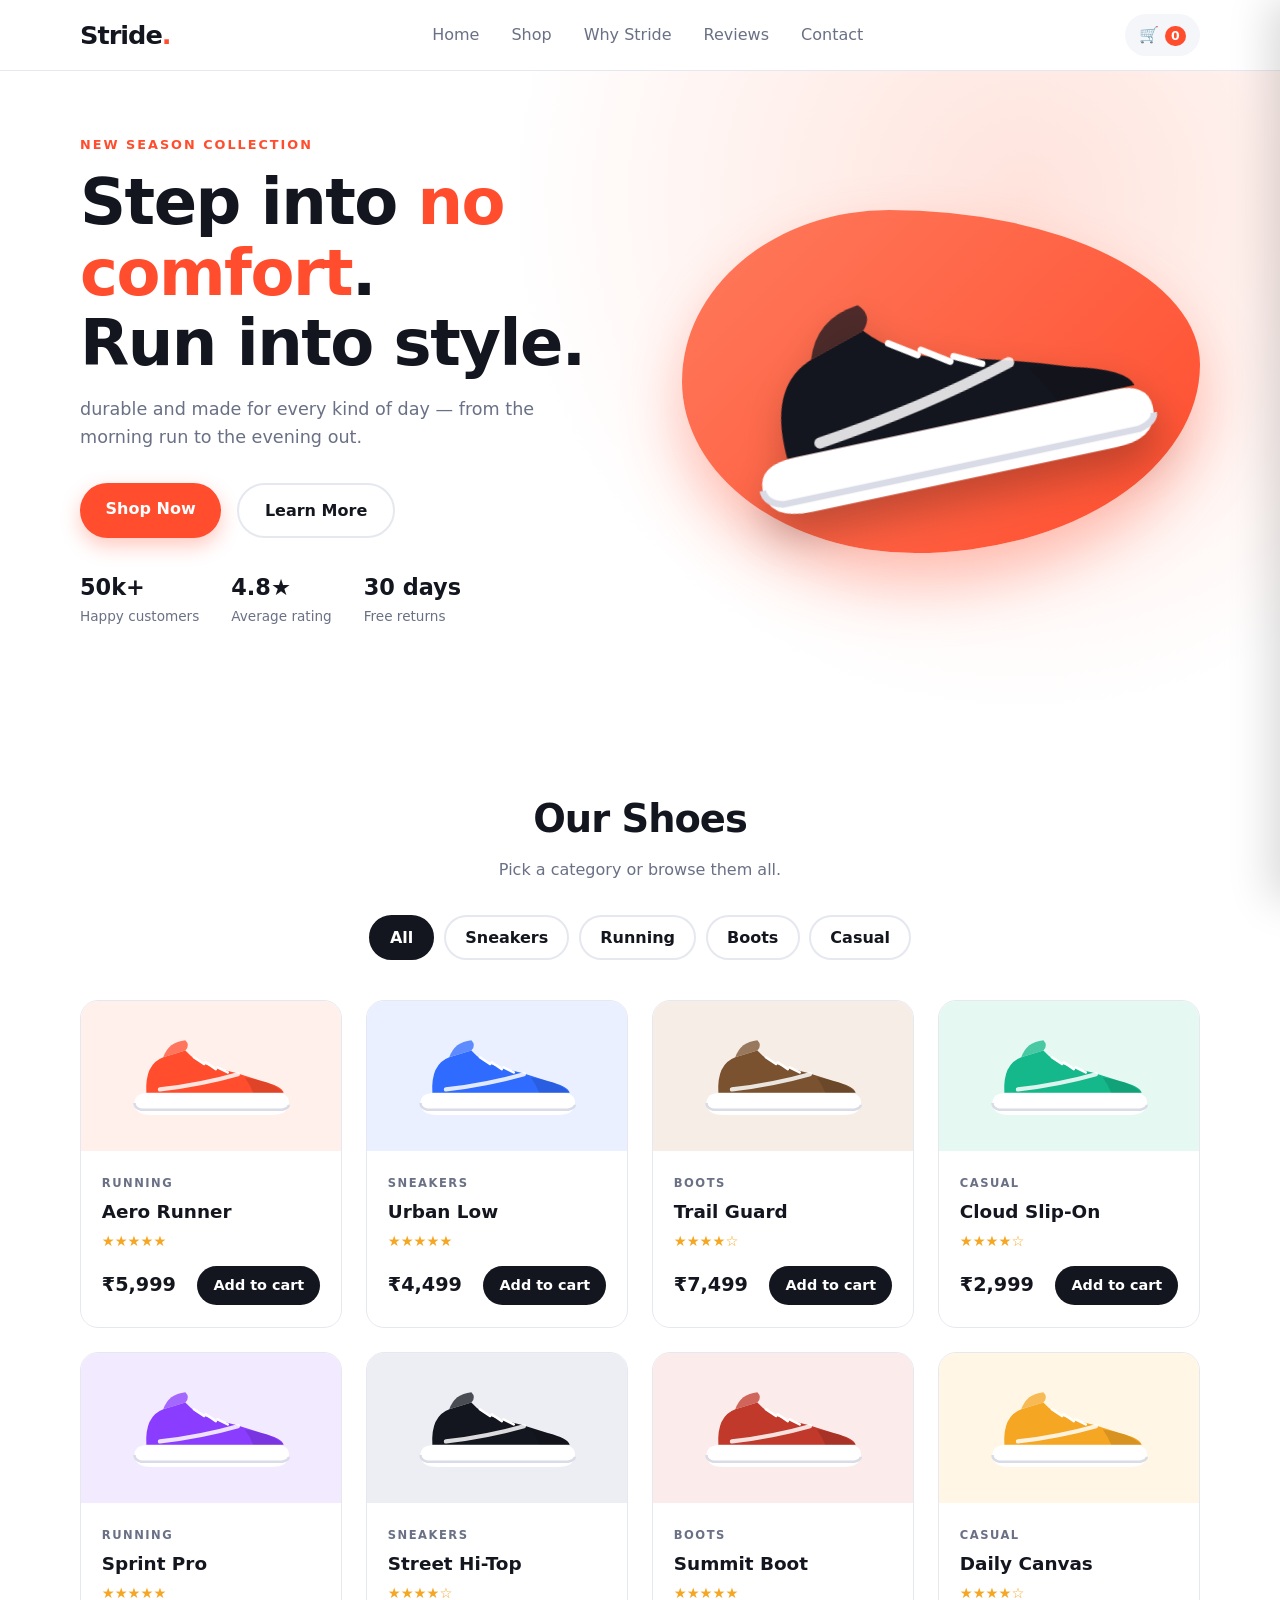
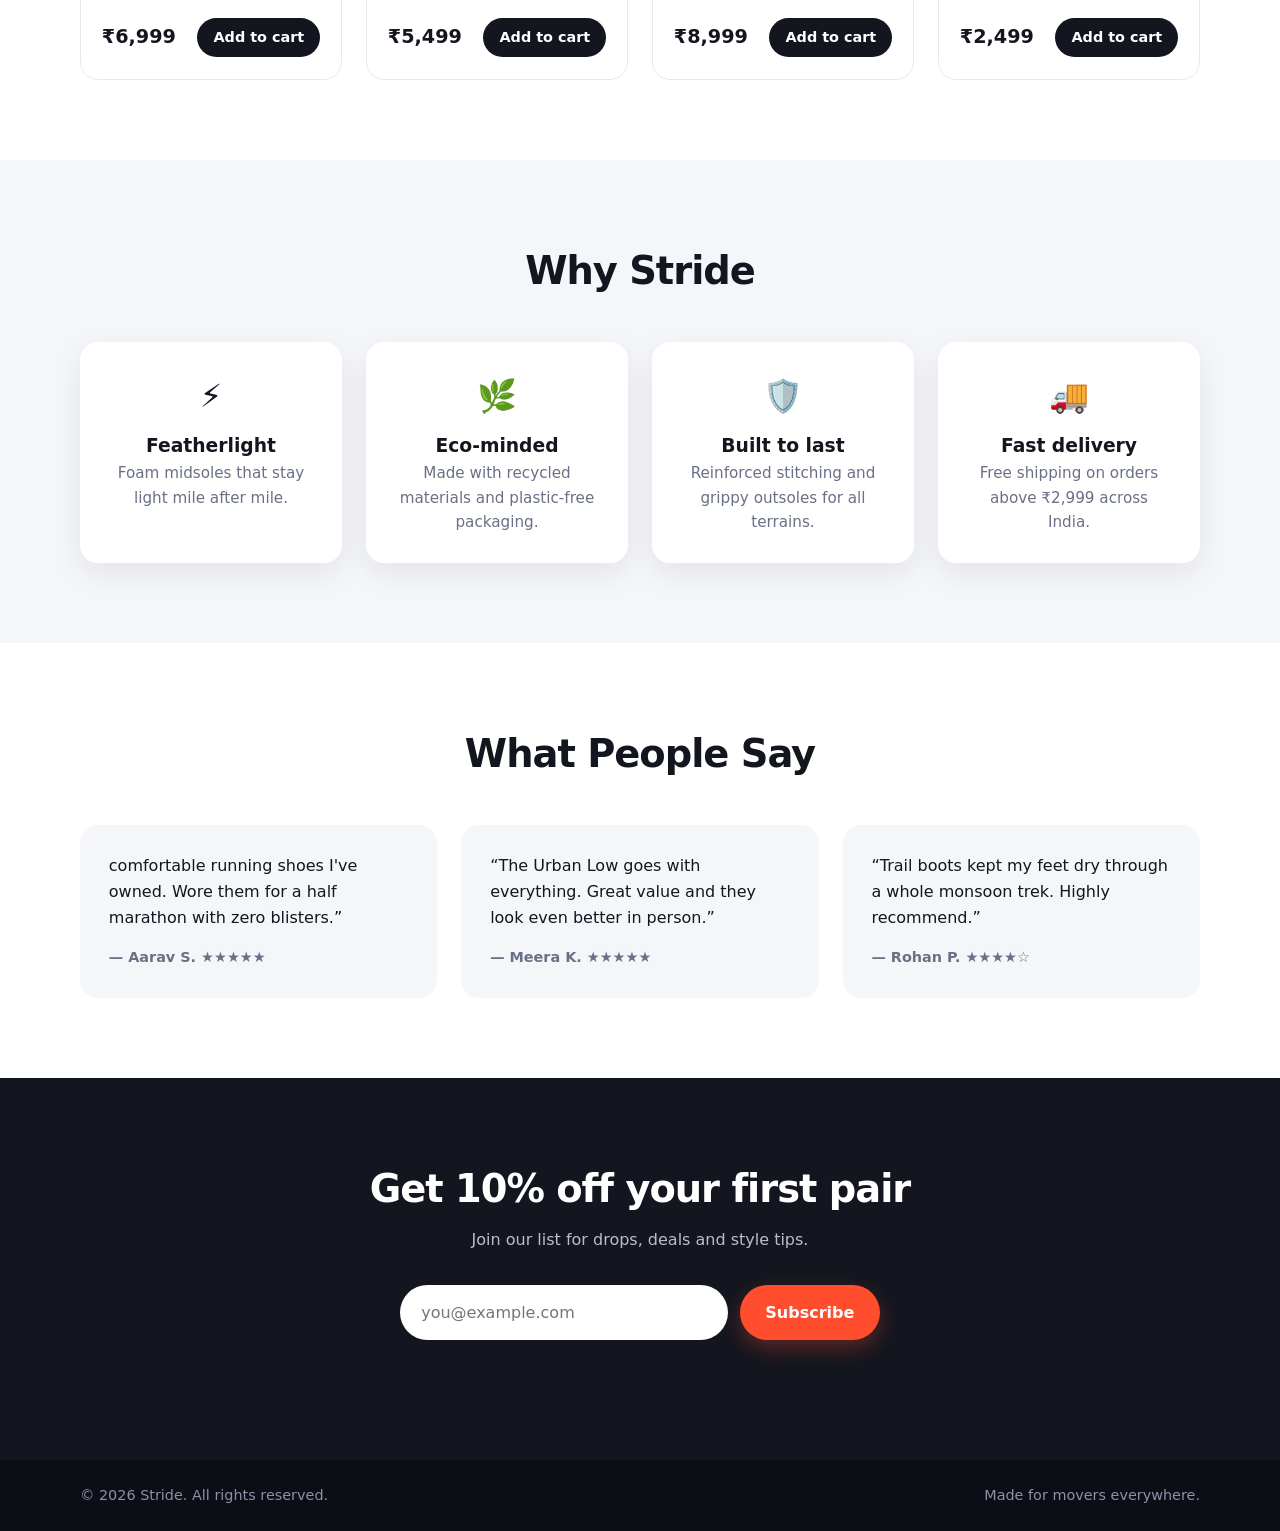
==== index.html @ e555cdac "Merge pull request #3 from ashishrautela181-cmd/feature/footer 41" ====
<!DOCTYPE html>
<html lang="en">
<head>
  <meta charset="UTF-8" />
  <meta name="viewport" content="width=device-width, initial-scale=1.0" />
  <title>Stride — Shoes Built to Move</title>
  <meta name="description" content="Stride is a one-page shoe store: sneakers, runners, boots and casuals." />
  <link rel="stylesheet" href="style.css" />
</head>
<body>

  <!-- Header -->
  <header class="site-header">
    <div class="container nav">
      <a href="#home" class="logo">Stride<span>.</span></a>

      <nav id="nav-menu" class="nav-links" aria-label="Main">
        <a href="login.html" >Home</a>
        <a href="#shop">Shop</a>
        <a href="#features">Why Stride</a>
        <a href="#reviews">Reviews</a>
        <a href="#contact">Contact</a>
      </nav>

      <div class="nav-actions">
        <button id="cart-btn" class="cart-btn" aria-label="Open cart">
          🛒 <span id="cart-count" class="cart-count">0</span>
        </button>
        <button id="menu-toggle" class="menu-toggle" aria-label="Toggle menu" aria-expanded="false">☰</button>
      </div>
    </div>
  </header>

  <main>
    <!-- Hero -->
    <section id="home" class="hero">
      <div class="container hero-grid">
        <div class="hero-text">
          <p class="eyebrow">New Season Collection</p>
          <h1>Step into <em>no comfort</em>.<br />Run into style.</h1>
          <p class="lead">durable and made for every kind of day — from the morning run to the evening out.</p>
          <div class="hero-cta">
            <a href="#shop" class="btn btn-primary">Shop Now</a>
            <a href="#features" class="btn btn-ghost">Learn More</a>
          </div>
          <ul class="stats">
            <li><strong>50k+</strong><span>Happy customers</span></li>
            <li><strong>4.8★</strong><span>Average rating</span></li>
            <li><strong>30 days</strong><span>Free returns</span></li>
          </ul>
        </div>
        <div class="hero-visual" id="hero-shoe" aria-hidden="true"></div>
      </div>
    </section>

    <!-- Shop -->
    <section id="shop" class="section">
      <div class="container">
        <h2 class="section-title">Our Shoes</h2>
        <p class="section-sub">Pick a category or browse them all.</p>

        <div class="filters" role="group" aria-label="Filter shoes">
          <button class="filter active" data-filter="all">All</button>
          <button class="filter" data-filter="sneakers">Sneakers</button>
          <button class="filter" data-filter="running">Running</button>
          <button class="filter" data-filter="boots">Boots</button>
          <button class="filter" data-filter="casual">Casual</button>
        </div>

        <div id="product-grid" class="product-grid"></div>
      </div>
    </section>

    <!-- Features -->
    <section id="features" class="section section-alt">
      <div class="container">
        <h2 class="section-title">Why Stride</h2>
        <div class="features">
          <article class="feature">
            <div class="icon">⚡</div>
            <h3>Featherlight</h3>
            <p>Foam midsoles that stay light mile after mile.</p>
          </article>
          <article class="feature">
            <div class="icon">🌿</div>
            <h3>Eco-minded</h3>
            <p>Made with recycled materials and plastic-free packaging.</p>
          </article>
          <article class="feature">
            <div class="icon">🛡️</div>
            <h3>Built to last</h3>
            <p>Reinforced stitching and grippy outsoles for all terrains.</p>
          </article>
          <article class="feature">
            <div class="icon">🚚</div>
            <h3>Fast delivery</h3>
            <p>Free shipping on orders above ₹2,999 across India.</p>
          </article>
        </div>
      </div>
    </section>

    <!-- Reviews -->
    <section id="reviews" class="section">
      <div class="container">
        <h2 class="section-title">What People Say</h2>
        <div class="reviews">
          <blockquote class="review">
            <p> comfortable running shoes I've owned. Wore them for a half marathon with zero blisters.”</p>
            <footer>— Aarav S. ★★★★★</footer>
          </blockquote>
          <blockquote class="review">
            <p>“The Urban Low goes with everything. Great value and they look even better in person.”</p>
            <footer>— Meera K. ★★★★★</footer>
          </blockquote>
          <blockquote class="review">
            <p>“Trail boots kept my feet dry through a whole monsoon trek. Highly recommend.”</p>
            <footer>— Rohan P. ★★★★☆</footer>
          </blockquote>
        </div>
      </div>
    </section>

    <!-- Newsletter / Contact -->
    <section id="contact" class="section newsletter">
      <div class="container">
        <h2 class="section-title">Get 10% off your first pair</h2>
        <p class="section-sub">Join our list for drops, deals and style tips.</p>
        <form id="newsletter-form" class="newsletter-form" novalidate>
          <label for="email" class="sr-only">Email address</label>
          <input type="email" id="email" placeholder="you@example.com" required />
          <button type="submit" class="btn btn-primary">Subscribe</button>
        </form>
        <p id="form-msg" class="form-msg" role="status"></p>
      </div>
    </section>
  </main>

  <footer class="site-footer">
    <div class="container footer-inner">
      <span>© <span id="year"></span> Stride. All rights reserved.</span>
      <span>Made for movers everywhere.</span>
    </div>
  </footer>

  <!-- Cart drawer -->
  <div id="overlay" class="overlay"></div>
  <aside id="cart-drawer" class="cart-drawer" aria-label="Shopping cart" aria-hidden="true">
    <div class="cart-head">
      <h3>Your Cart</h3>
      <button id="cart-close" class="icon-btn" aria-label="Close cart">✕</button>
    </div>
    <ul id="cart-items" class="cart-items"></ul>
    <div class="cart-foot">
      <div class="cart-total"><span>Total</span><strong id="cart-total">₹0</strong></div>
      <button id="checkout-btn" class="btn btn-primary btn-block">Checkout</button>
      <button id="clear-btn" class="btn btn-ghost btn-block">Clear cart</button>
    </div>
  </aside>

  <div id="toast" class="toast" role="status"></div>

  <script src="script.js"></script>
</body>
</html>
---- style.css ----
/* ---------- Base ---------- */
:root {
  --bg: #ffffff;
  --bg-alt: #f5f6fa;
  --text: #14161f;
  --muted: #6a7085;
  --brand: #ff4d2e;
  --brand-dark: #e03a1d;
  --card: #ffffff;
  --border: #e6e8f0;
  --shadow: 0 10px 30px rgba(20, 22, 31, 0.08);
  --radius: 18px;
}

* { box-sizing: border-box; margin: 0; padding: 0; }
html { scroll-behavior: smooth; }
body {
  font-family: "Segoe UI", system-ui, -apple-system, Roboto, Arial, sans-serif;
  color: var(--text);
  background: var(--bg);
  line-height: 1.6;
}
img, svg { max-width: 100%; display: block; }
a { color: inherit; text-decoration: none; }
button { font: inherit; cursor: pointer; border: none; background: none; color: inherit; }
ul { list-style: none; }

.container { width: min(1120px, 92%); margin-inline: auto; }
.sr-only {
  position: absolute; width: 1px; height: 1px; overflow: hidden;
  clip: rect(0 0 0 0); white-space: nowrap;
}

/* ---------- Buttons ---------- */
.btn {
  display: inline-block;
  padding: 0.8rem 1.6rem;
  border-radius: 999px;
  font-weight: 600;
  transition: transform 0.2s, background 0.2s, box-shadow 0.2s;
}
.btn:hover { transform: translateY(-2px); }
.btn-primary { background: var(--brand); color: #fff; box-shadow: 0 8px 20px rgba(255, 77, 46, 0.3); }
.btn-primary:hover { background: var(--brand-dark); }
.btn-ghost { border: 2px solid var(--border); }
.btn-ghost:hover { border-color: var(--text); }
.btn-block { width: 100%; text-align: center; }

/* ---------- Header ---------- */
.site-header {
  position: sticky; top: 0; z-index: 50;
  background: rgba(255, 255, 255, 0.9);
  backdrop-filter: blur(10px);
  border-bottom: 1px solid var(--border);
}
.nav { display: flex; align-items: center; justify-content: space-between; height: 70px; }
.logo { font-size: 1.6rem; font-weight: 800; letter-spacing: -1px; }
.logo span { color: var(--brand); }
.nav-links { display: flex; gap: 2rem; }
.nav-links a { font-weight: 500; color: var(--muted); transition: color 0.2s; }
.nav-links a:hover, .nav-links a.active { color: var(--text); }
.nav-actions { display: flex; align-items: center; gap: 0.75rem; }
.cart-btn {
  position: relative; padding: 0.5rem 0.9rem; border-radius: 999px;
  background: var(--bg-alt); font-weight: 600;
}
.cart-count {
  display: inline-block; min-width: 20px; padding: 0 6px;
  background: var(--brand); color: #fff; border-radius: 999px;
  font-size: 0.78rem; text-align: center;
}
.cart-count.bump { animation: bump 0.3s; }
@keyframes bump { 50% { transform: scale(1.4); } }
.menu-toggle { display: none; font-size: 1.5rem; }

/* ---------- Hero ---------- */
.hero {
  padding: 4rem 0 5rem;
  background: radial-gradient(circle at 80% 20%, #ffe3dc 0, transparent 45%), var(--bg);
}
.hero-grid { display: grid; grid-template-columns: 1.1fr 1fr; align-items: center; gap: 2rem; }
.eyebrow { color: var(--brand); font-weight: 700; text-transform: uppercase; letter-spacing: 2px; font-size: 0.8rem; }
.hero h1 { font-size: clamp(2.4rem, 5vw, 4rem); line-height: 1.1; margin: 0.75rem 0 1rem; letter-spacing: -1.5px; }
.hero h1 em { font-style: normal; color: var(--brand); }
.lead { color: var(--muted); font-size: 1.1rem; max-width: 480px; }
.hero-cta { display: flex; gap: 1rem; margin: 2rem 0; flex-wrap: wrap; }
.stats { display: flex; gap: 2rem; flex-wrap: wrap; }
.stats li { display: flex; flex-direction: column; }
.stats strong { font-size: 1.4rem; }
.stats span { color: var(--muted); font-size: 0.85rem; }

.hero-visual {
  background: linear-gradient(135deg, #ff7a5c, #ff4d2e);
  border-radius: 40% 60% 55% 45% / 50% 45% 55% 50%;
  padding: 2.5rem;
  animation: float 5s ease-in-out infinite;
  box-shadow: 0 30px 60px rgba(255, 77, 46, 0.35);
}
.hero-visual svg { transform: rotate(-12deg); filter: drop-shadow(0 20px 20px rgba(0, 0, 0, 0.25)); }
@keyframes float { 50% { transform: translateY(-14px); } }

/* ---------- Sections ---------- */
.section { padding: 5rem 0; }
.section-alt { background: var(--bg-alt); }
.section-title { font-size: clamp(1.8rem, 3vw, 2.4rem); text-align: center; letter-spacing: -1px; }
.section-sub { text-align: center; color: var(--muted); margin: 0.5rem 0 2rem; }

/* ---------- Filters ---------- */
.filters { display: flex; justify-content: center; gap: 0.6rem; flex-wrap: wrap; margin-bottom: 2.5rem; }
.filter {
  padding: 0.5rem 1.2rem; border-radius: 999px;
  border: 2px solid var(--border); font-weight: 600; transition: all 0.2s;
}
.filter:hover { border-color: var(--text); }
.filter.active { background: var(--text); color: #fff; border-color: var(--text); }

/* ---------- Products ---------- */
.product-grid { display: grid; grid-template-columns: repeat(auto-fill, minmax(250px, 1fr)); gap: 1.5rem; }
.card {
  background: var(--card); border: 1px solid var(--border);
  border-radius: var(--radius); overflow: hidden;
  transition: transform 0.25s, box-shadow 0.25s;
  animation: fadeUp 0.45s both;
}
.card:hover { transform: translateY(-6px); box-shadow: var(--shadow); }
@keyframes fadeUp { from { opacity: 0; transform: translateY(16px); } to { opacity: 1; transform: none; } }
.card-img { padding: 1.5rem; display: grid; place-items: center; transition: transform 0.3s; }
.card:hover .card-img svg { transform: rotate(-8deg) scale(1.06); }
.card-img svg { transition: transform 0.3s; width: 80%; }
.card-body { padding: 1.1rem 1.3rem 1.4rem; }
.tag { font-size: 0.72rem; text-transform: uppercase; letter-spacing: 1.5px; color: var(--muted); font-weight: 700; }
.card-body h3 { margin: 0.2rem 0; font-size: 1.15rem; }
.rating { color: #f5a623; font-size: 0.9rem; }
.card-foot { display: flex; align-items: center; justify-content: space-between; margin-top: 0.8rem; }
.price { font-size: 1.2rem; font-weight: 800; }
.add-btn {
  background: var(--text); color: #fff; padding: 0.5rem 1rem;
  border-radius: 999px; font-size: 0.9rem; font-weight: 600; transition: background 0.2s;
}
.add-btn:hover { background: var(--brand); }

/* ---------- Features ---------- */
.features { display: grid; grid-template-columns: repeat(auto-fit, minmax(220px, 1fr)); gap: 1.5rem; margin-top: 2.5rem; }
.feature { background: #fff; padding: 1.8rem; border-radius: var(--radius); box-shadow: var(--shadow); text-align: center; }
.feature .icon { font-size: 2rem; margin-bottom: 0.6rem; }
.feature p { color: var(--muted); font-size: 0.95rem; }

/* ---------- Reviews ---------- */
.reviews { display: grid; grid-template-columns: repeat(auto-fit, minmax(260px, 1fr)); gap: 1.5rem; margin-top: 2.5rem; }
.review { background: var(--bg-alt); padding: 1.8rem; border-radius: var(--radius); }
.review p { margin-bottom: 1rem; }
.review footer { color: var(--muted); font-weight: 600; font-size: 0.9rem; }

/* ---------- Newsletter ---------- */
.newsletter { background: var(--text); color: #fff; }
.newsletter .section-sub { color: #b9bdd0; }
.newsletter-form { display: flex; gap: 0.75rem; max-width: 480px; margin: 0 auto; }
.newsletter-form input {
  flex: 1; padding: 0.8rem 1.2rem; border-radius: 999px;
  border: 2px solid transparent; font: inherit; outline: none;
}
.newsletter-form input:focus { border-color: var(--brand); }
.form-msg { text-align: center; margin-top: 1rem; min-height: 1.5em; font-weight: 600; }
.form-msg.error { color: #ff8a75; }
.form-msg.success { color: #7be0a0; }

/* ---------- Footer ---------- */
.site-footer { padding: 1.5rem 0; background: #0c0e15; color: #8c91a8; font-size: 0.9rem; }
.footer-inner { display: flex; justify-content: space-between; flex-wrap: wrap; gap: 0.5rem; }

/* ---------- Cart drawer ---------- */
.overlay {
  position: fixed; inset: 0; background: rgba(0, 0, 0, 0.45);
  opacity: 0; pointer-events: none; transition: opacity 0.3s; z-index: 90;
}
.overlay.show { opacity: 1; pointer-events: auto; }
.cart-drawer {
  position: fixed; top: 0; right: 0; height: 100%; width: min(400px, 100%);
  background: #fff; z-index: 100; display: flex; flex-direction: column;
  transform: translateX(100%); transition: transform 0.35s ease;
  box-shadow: -10px 0 40px rgba(0, 0, 0, 0.15);
}
.cart-drawer.open { transform: none; }
.cart-head { display: flex; justify-content: space-between; align-items: center; padding: 1.2rem 1.4rem; border-bottom: 1px solid var(--border); }
.icon-btn { font-size: 1.2rem; padding: 0.3rem 0.6rem; border-radius: 8px; }
.icon-btn:hover { background: var(--bg-alt); }
.cart-items { flex: 1; overflow-y: auto; padding: 1rem 1.4rem; }
.cart-empty { color: var(--muted); text-align: center; margin-top: 2rem; }
.cart-item { display: grid; grid-template-columns: 64px 1fr auto; gap: 0.8rem; align-items: center; padding: 0.8rem 0; border-bottom: 1px solid var(--border); }
.cart-thumb { width: 64px; height: 64px; border-radius: 12px; display: grid; place-items: center; }
.cart-thumb svg { width: 85%; }
.cart-item h4 { font-size: 0.95rem; }
.cart-item .price { font-size: 0.95rem; }
.qty { display: inline-flex; align-items: center; gap: 0.5rem; margin-top: 0.3rem; }
.qty button { width: 24px; height: 24px; border-radius: 50%; background: var(--bg-alt); font-weight: 700; }
.qty button:hover { background: var(--brand); color: #fff; }
.remove { color: var(--muted); font-size: 1.1rem; }
.remove:hover { color: var(--brand); }
.cart-foot { padding: 1.2rem 1.4rem; border-top: 1px solid var(--border); display: grid; gap: 0.7rem; }
.cart-total { display: flex; justify-content: space-between; font-size: 1.15rem; }

/* ---------- Toast ---------- */
.toast {
  position: fixed; left: 50%; bottom: 24px; transform: translate(-50%, 30px);
  background: var(--text); color: #fff; padding: 0.7rem 1.4rem; border-radius: 999px;
  opacity: 0; pointer-events: none; transition: all 0.3s; z-index: 120; font-weight: 600;
}
.toast.show { opacity: 1; transform: translate(-50%, 0); }

/* ---------- Responsive ---------- */
@media (max-width: 820px) {
  .hero-grid { grid-template-columns: 1fr; text-align: center; }
  .lead { margin-inline: auto; }
  .hero-cta, .stats { justify-content: center; }
  .hero-visual { max-width: 360px; margin: 1rem auto 0; }

  .menu-toggle { display: block; }
  .nav-links {
    position: absolute; top: 70px; left: 0; right: 0;
    background: #fff; flex-direction: column; gap: 0; padding: 0.5rem 4%;
    border-bottom: 1px solid var(--border);
    max-height: 0; overflow: hidden; transition: max-height 0.3s;
  }
  .nav-links.open { max-height: 320px; }
  .nav-links a { padding: 0.9rem 0; border-bottom: 1px solid var(--border); }
  .newsletter-form { flex-direction: column; }
}

@media (prefers-reduced-motion: reduce) {
  * { animation: none !important; transition: none !important; }
}
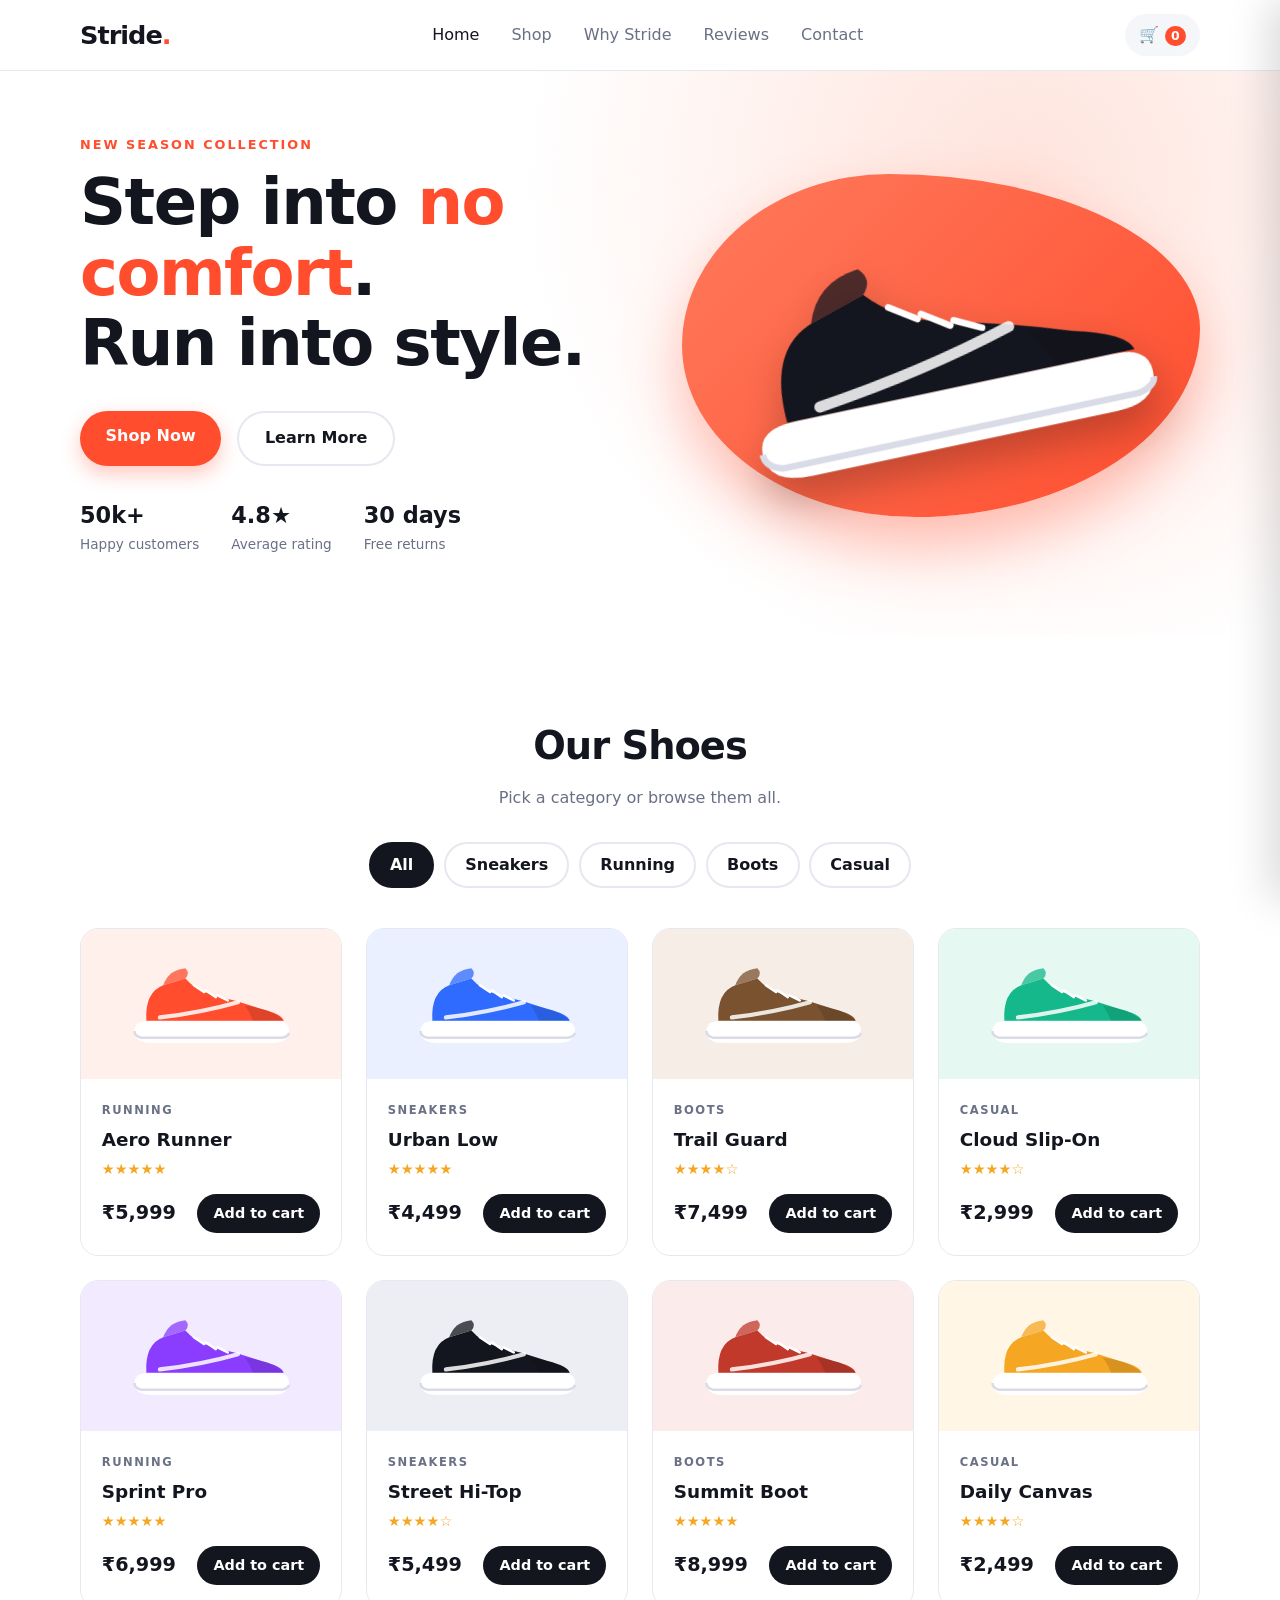
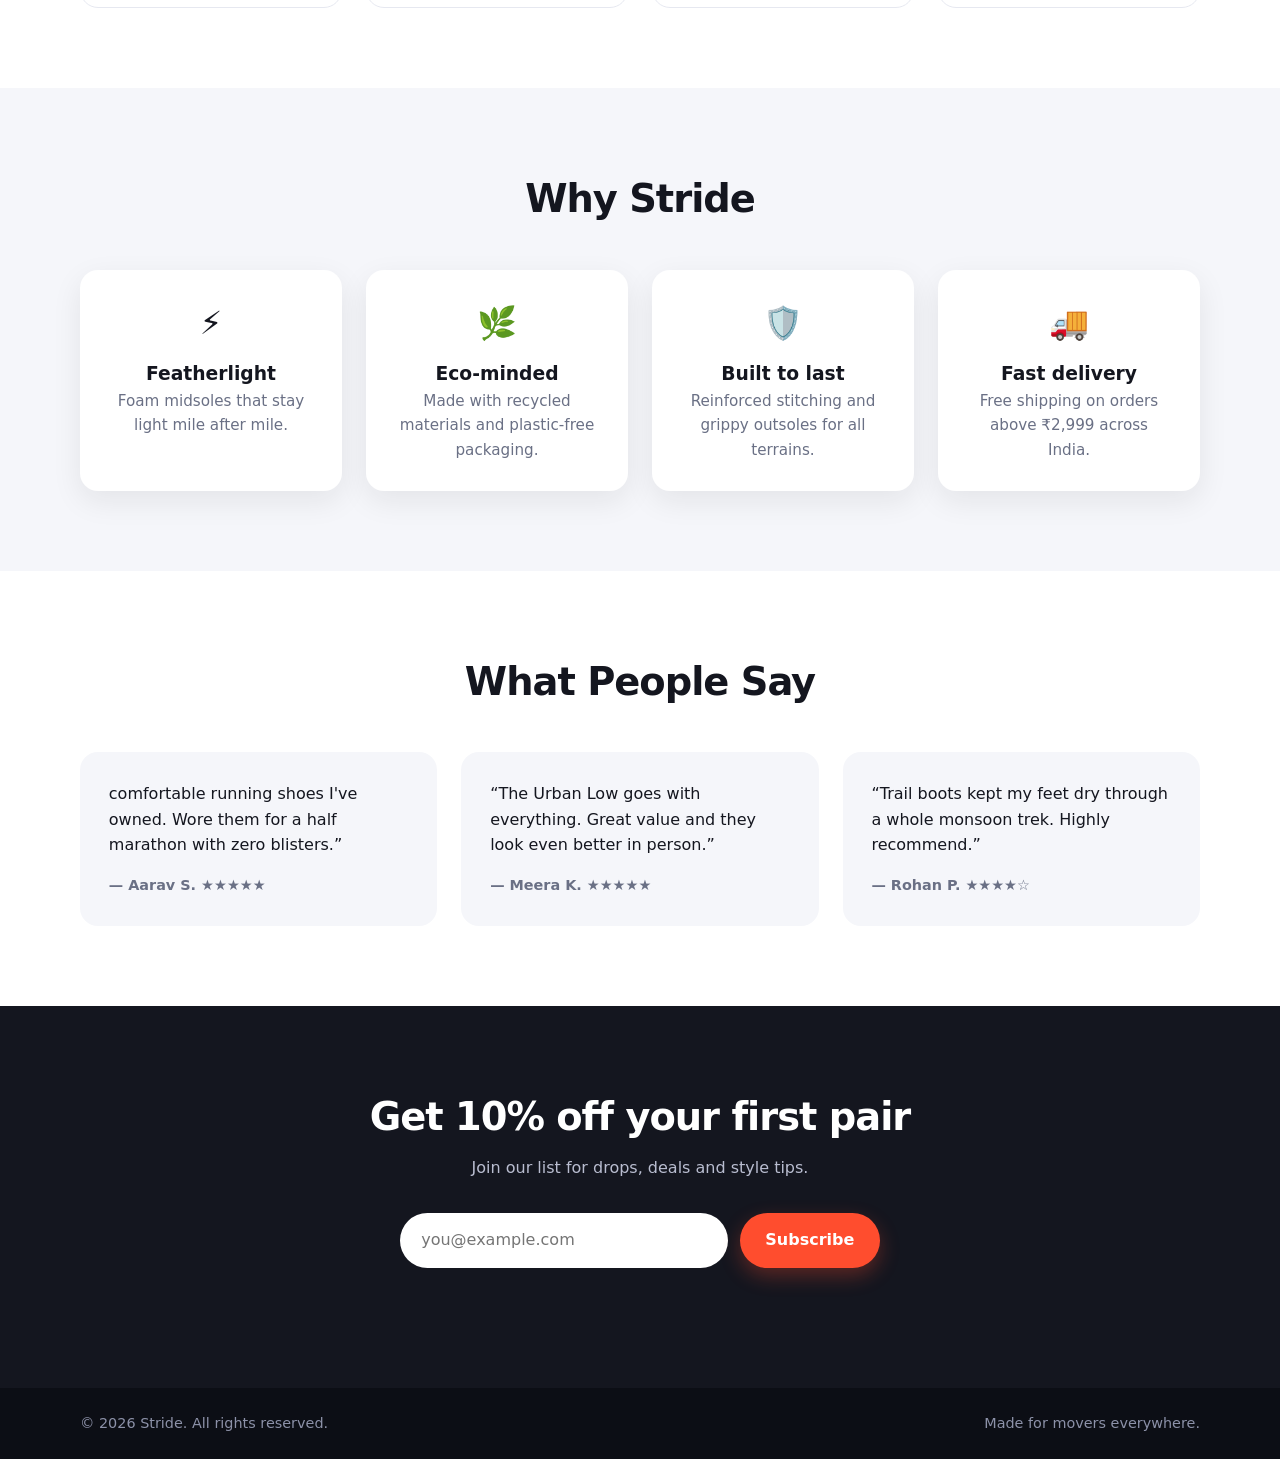
==== commit c6223290: "41 remove" ====
--- a/index.html
+++ b/index.html
@@ -15,7 +15,7 @@
       <a href="#home" class="logo">Stride<span>.</span></a>
 
       <nav id="nav-menu" class="nav-links" aria-label="Main">
-        <a href="login.html" >Home</a>
+        <a href="#home">Home</a>
         <a href="#shop">Shop</a>
         <a href="#features">Why Stride</a>
         <a href="#reviews">Reviews</a>
@@ -38,7 +38,7 @@
         <div class="hero-text">
           <p class="eyebrow">New Season Collection</p>
           <h1>Step into <em>no comfort</em>.<br />Run into style.</h1>
-          <p class="lead">durable and made for every kind of day — from the morning run to the evening out.</p>
+          <p class="lead"></p>
           <div class="hero-cta">
             <a href="#shop" class="btn btn-primary">Shop Now</a>
             <a href="#features" class="btn btn-ghost">Learn More</a>
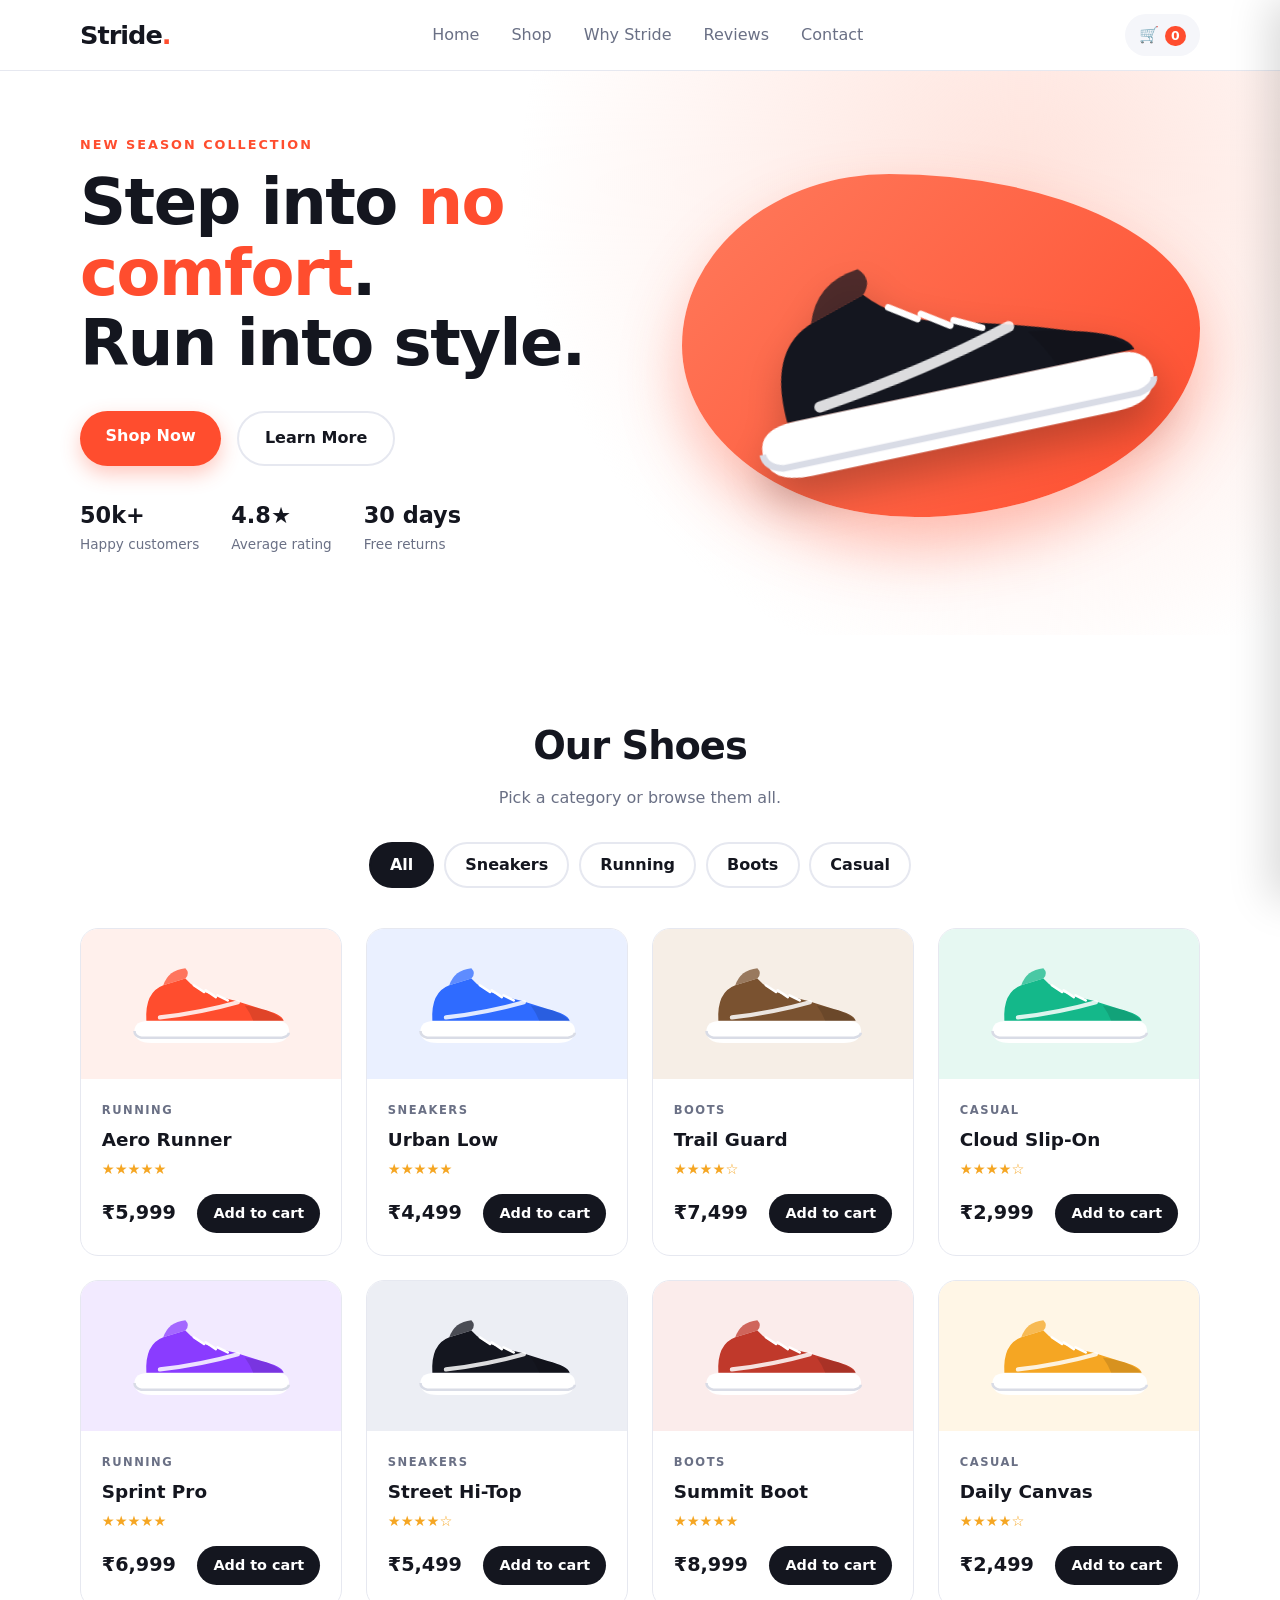
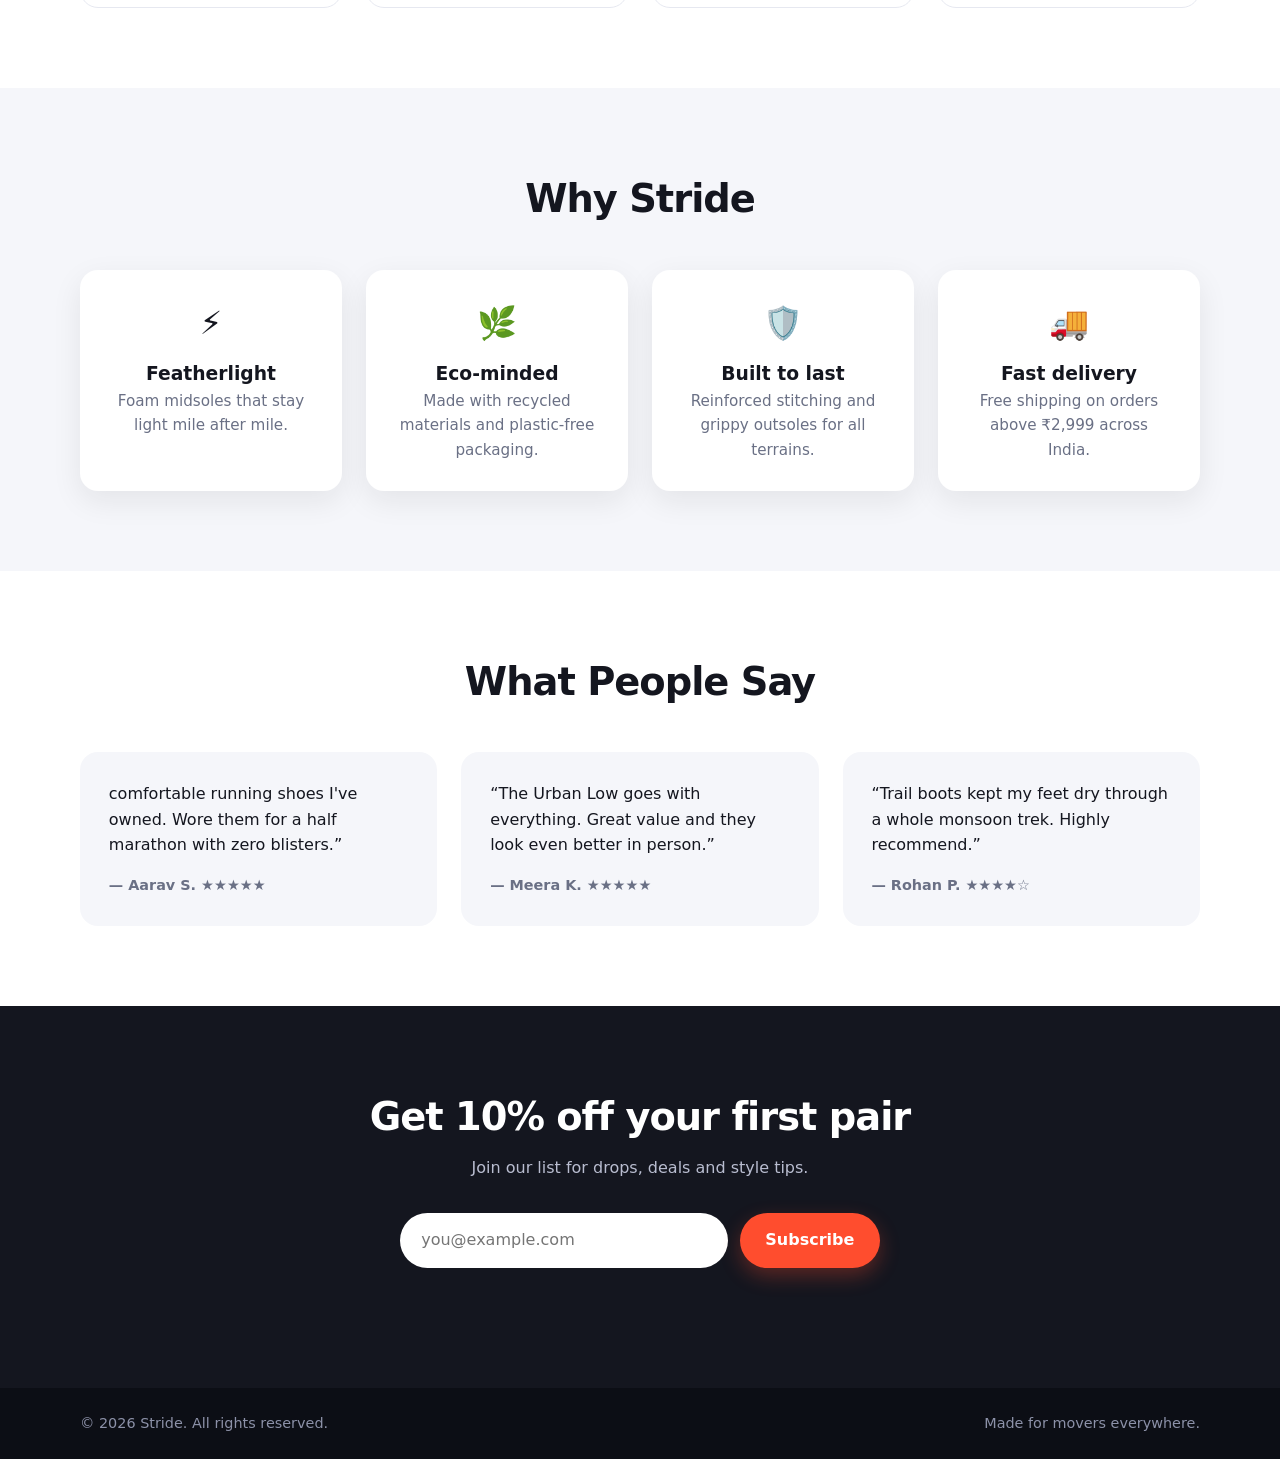
==== commit c7546abd: "41 removed" ====
--- a/index.html
+++ b/index.html
@@ -15,7 +15,7 @@
       <a href="#home" class="logo">Stride<span>.</span></a>
 
       <nav id="nav-menu" class="nav-links" aria-label="Main">
-        <a href="#home">Home</a>
+        <a href="login.html" >Home</a>
         <a href="#shop">Shop</a>
         <a href="#features">Why Stride</a>
         <a href="#reviews">Reviews</a>
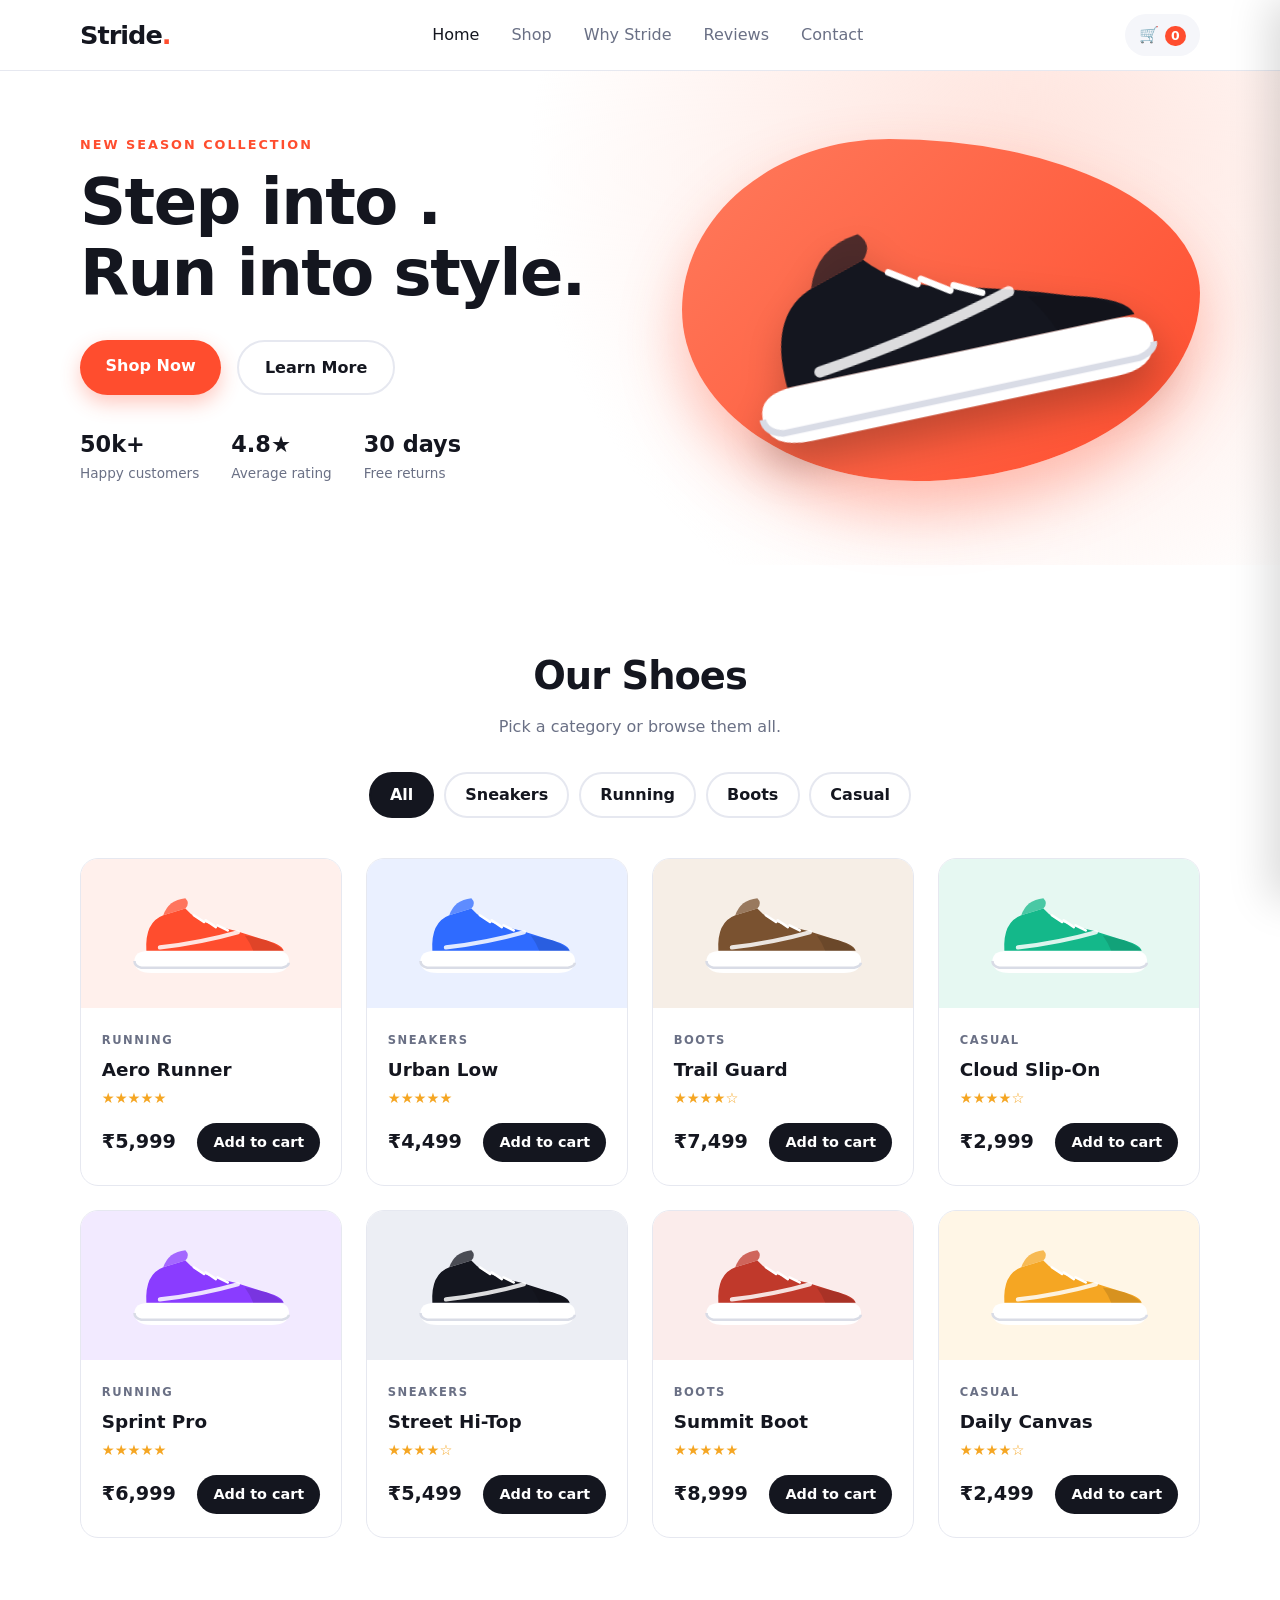
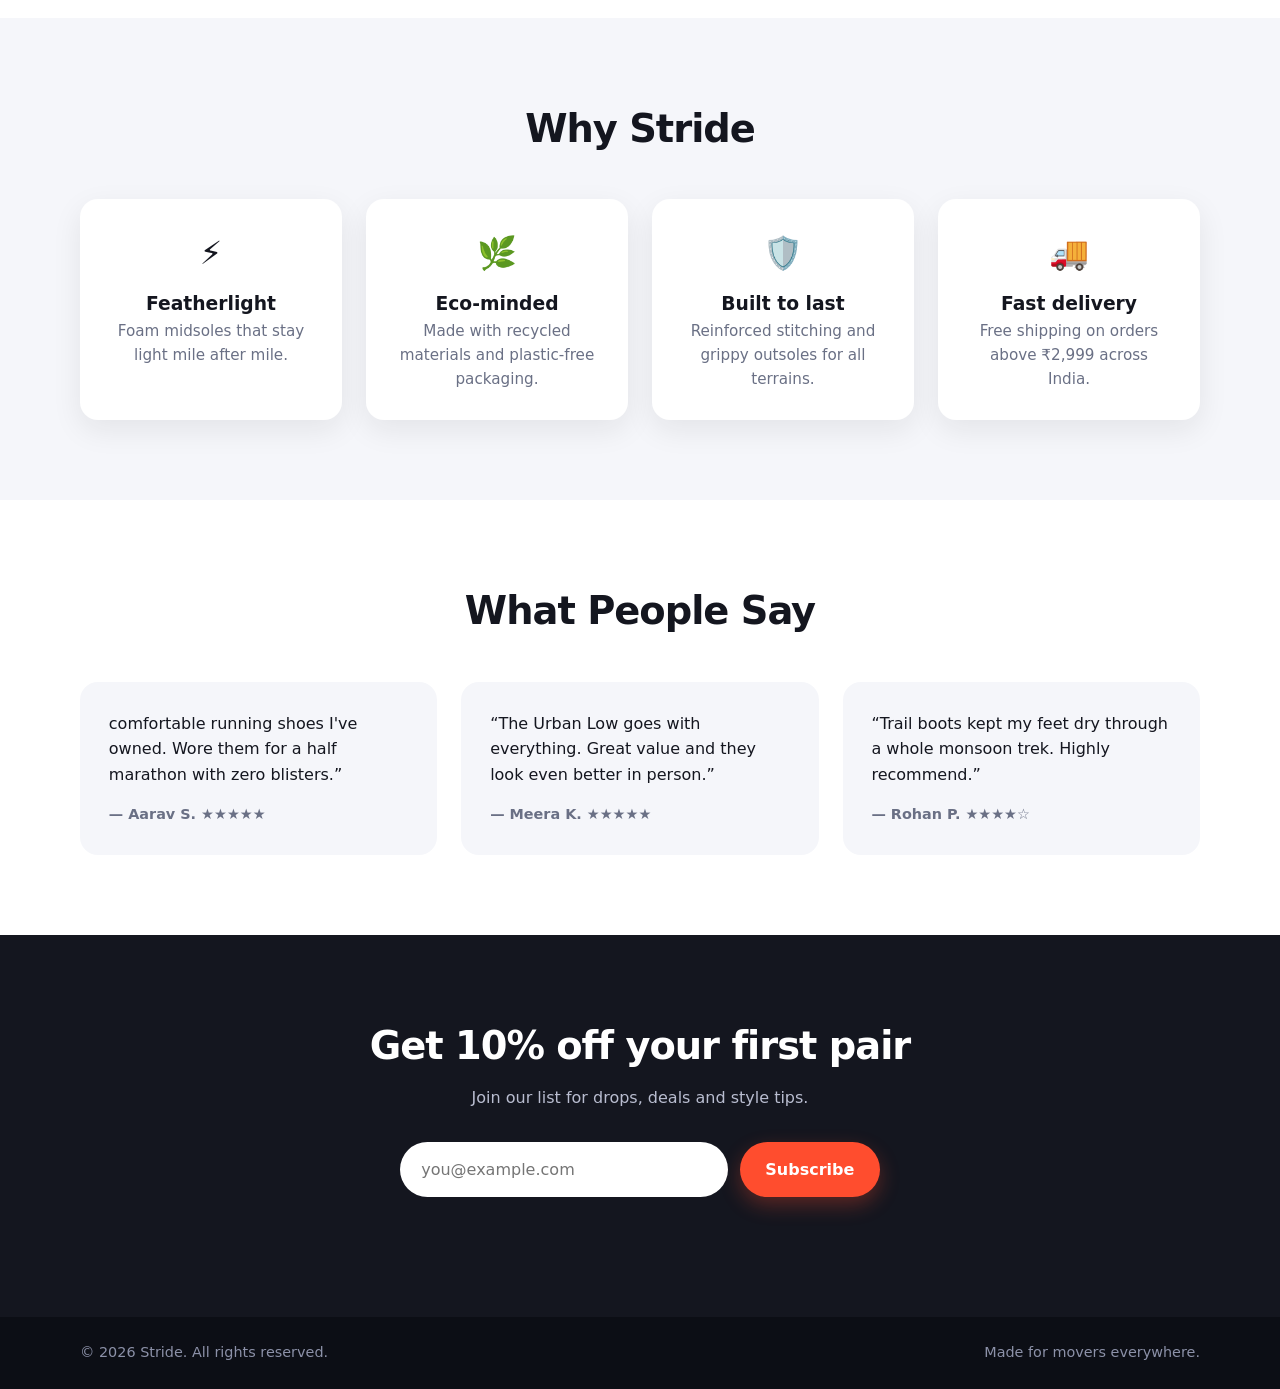
==== commit 9bf7f912: "remove 40" ====
--- a/index.html
+++ b/index.html
@@ -15,7 +15,7 @@
       <a href="#home" class="logo">Stride<span>.</span></a>
 
       <nav id="nav-menu" class="nav-links" aria-label="Main">
-        <a href="login.html" >Home</a>
+        <a href="#home">Home</a>
         <a href="#shop">Shop</a>
         <a href="#features">Why Stride</a>
         <a href="#reviews">Reviews</a>
@@ -37,7 +37,7 @@
       <div class="container hero-grid">
         <div class="hero-text">
           <p class="eyebrow">New Season Collection</p>
-          <h1>Step into <em>no comfort</em>.<br />Run into style.</h1>
+          <h1>Step into <em></em>.<br />Run into style.</h1>
           <p class="lead"></p>
           <div class="hero-cta">
             <a href="#shop" class="btn btn-primary">Shop Now</a>
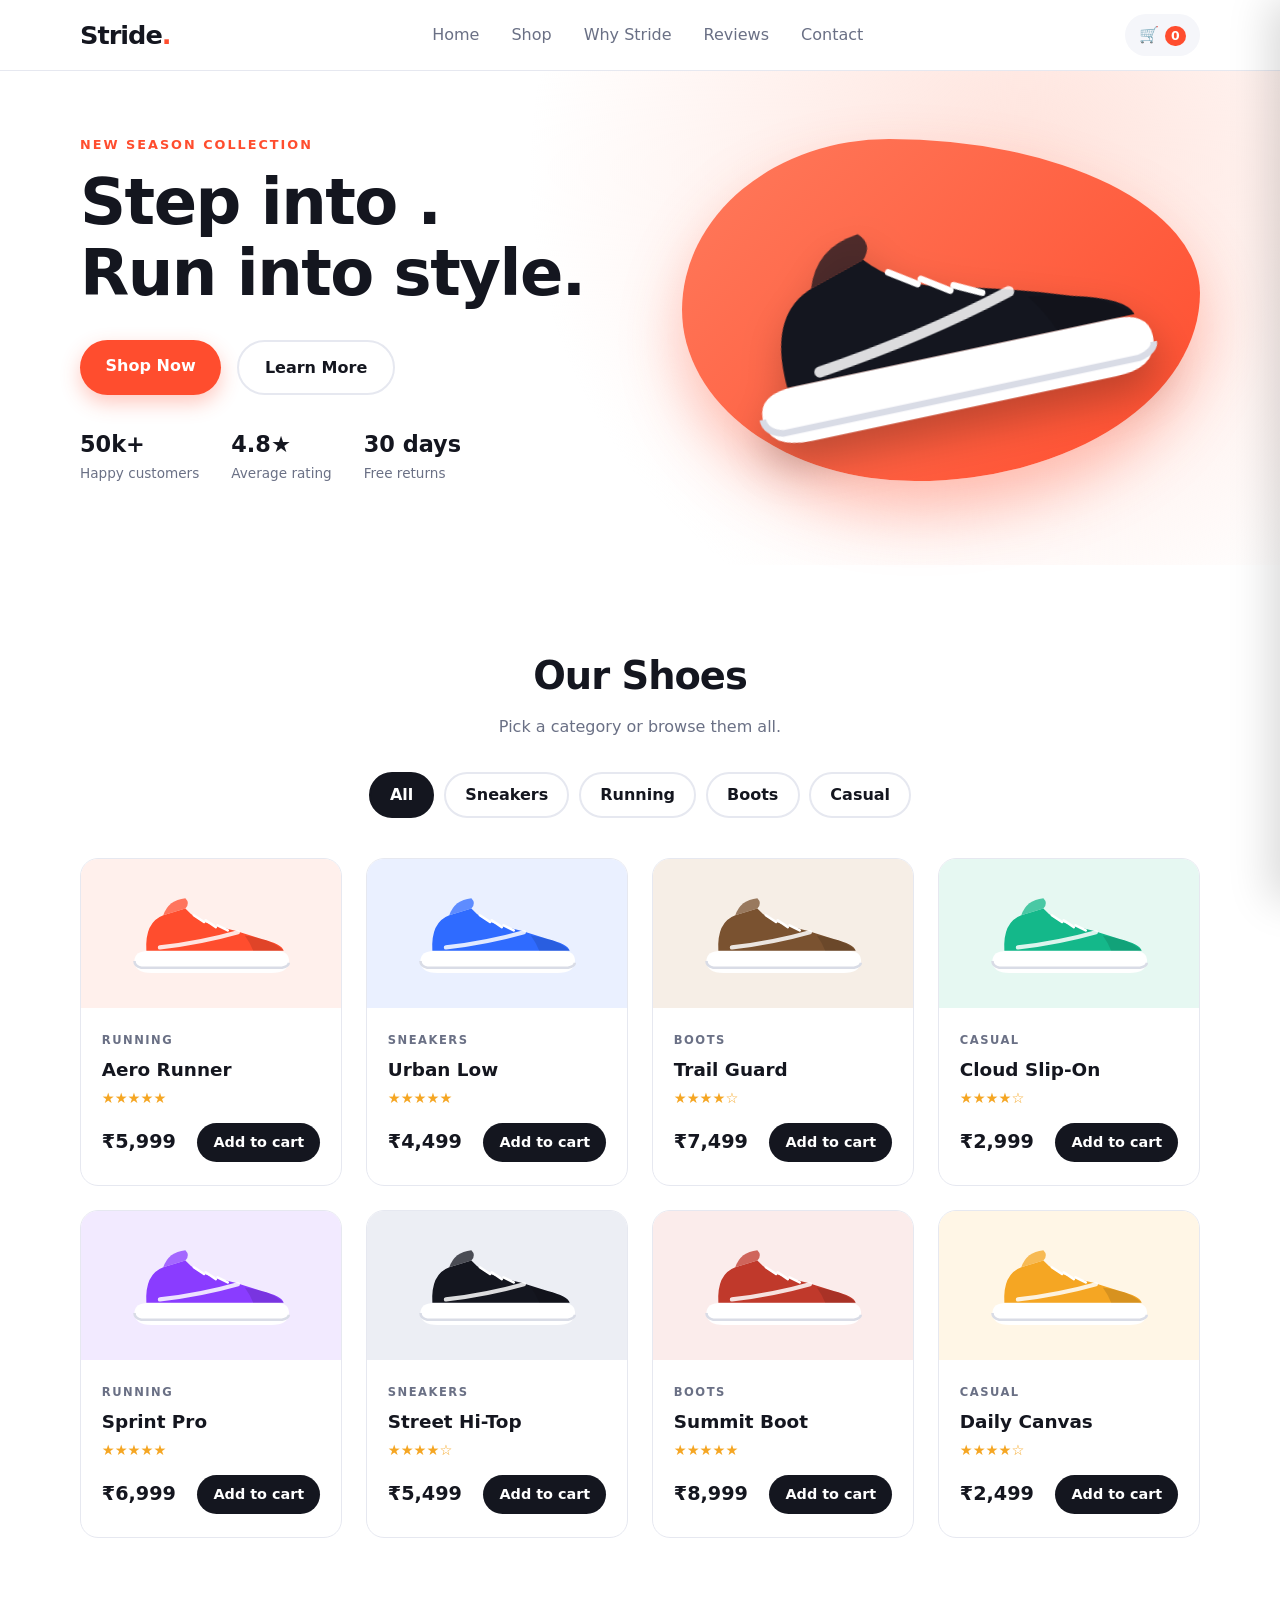
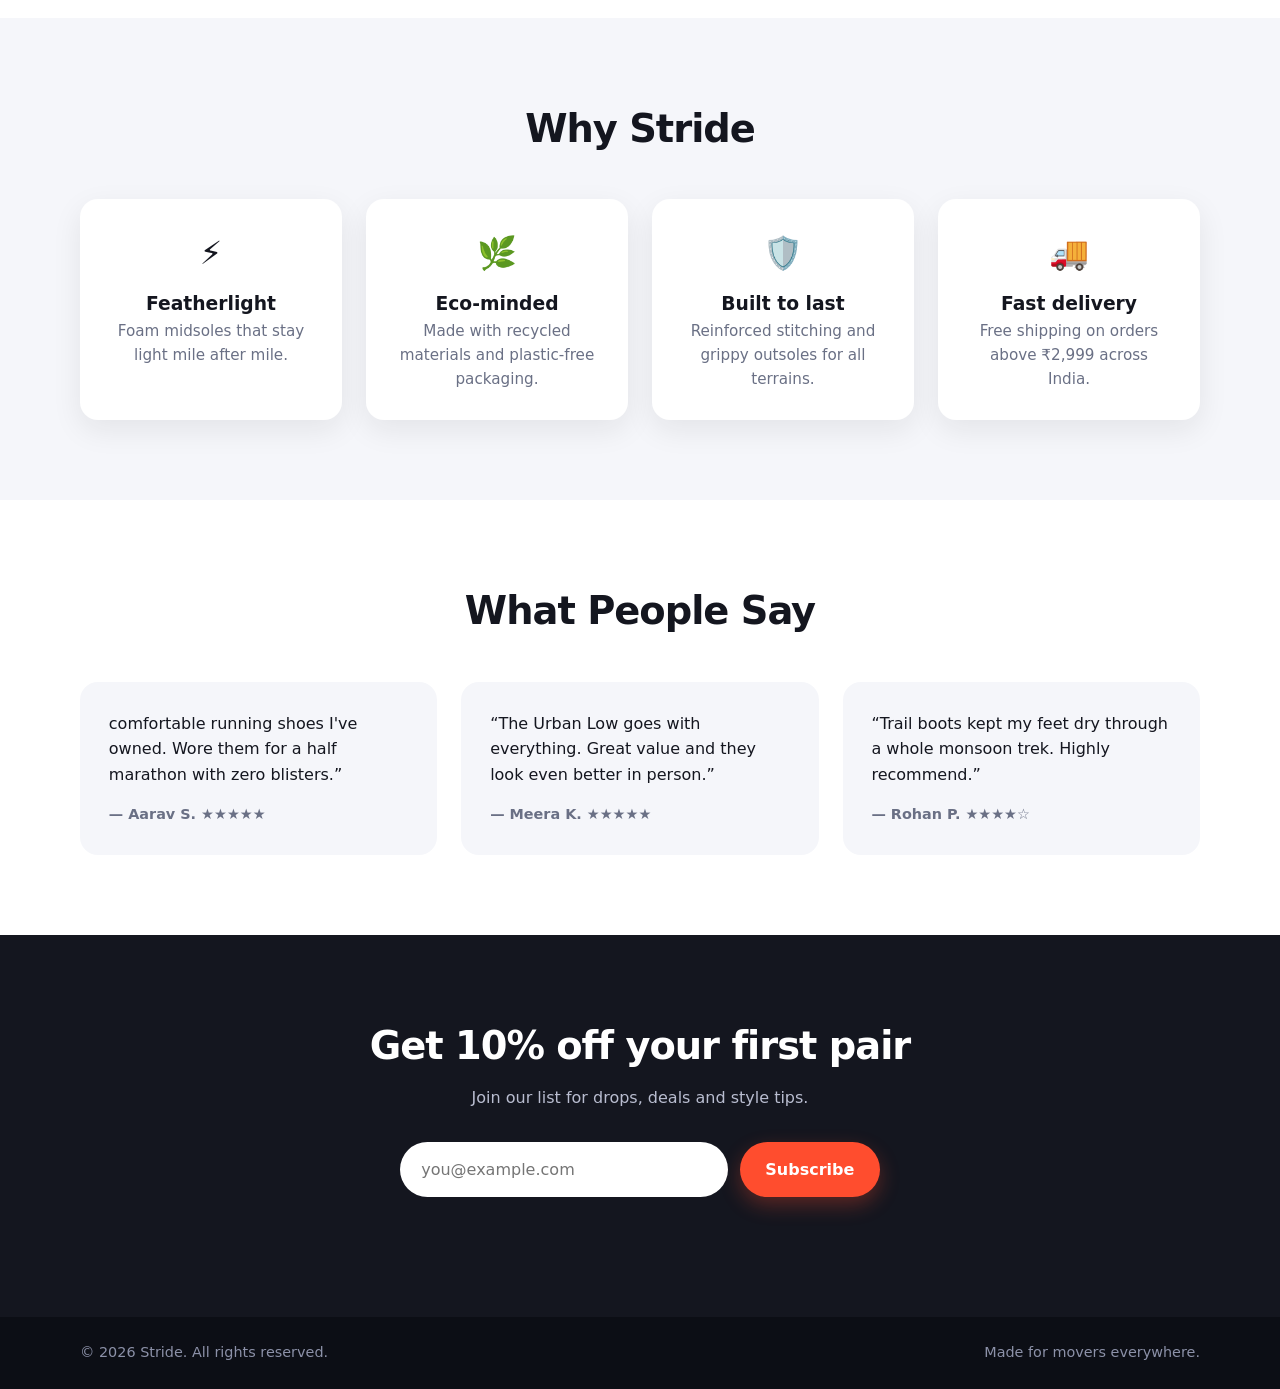
==== commit b8a56d28: "remove 40" ====
--- a/index.html
+++ b/index.html
@@ -15,7 +15,7 @@
       <a href="#home" class="logo">Stride<span>.</span></a>
 
       <nav id="nav-menu" class="nav-links" aria-label="Main">
-        <a href="#home">Home</a>
+        <a href="login.html" >Home</a>
         <a href="#shop">Shop</a>
         <a href="#features">Why Stride</a>
         <a href="#reviews">Reviews</a>
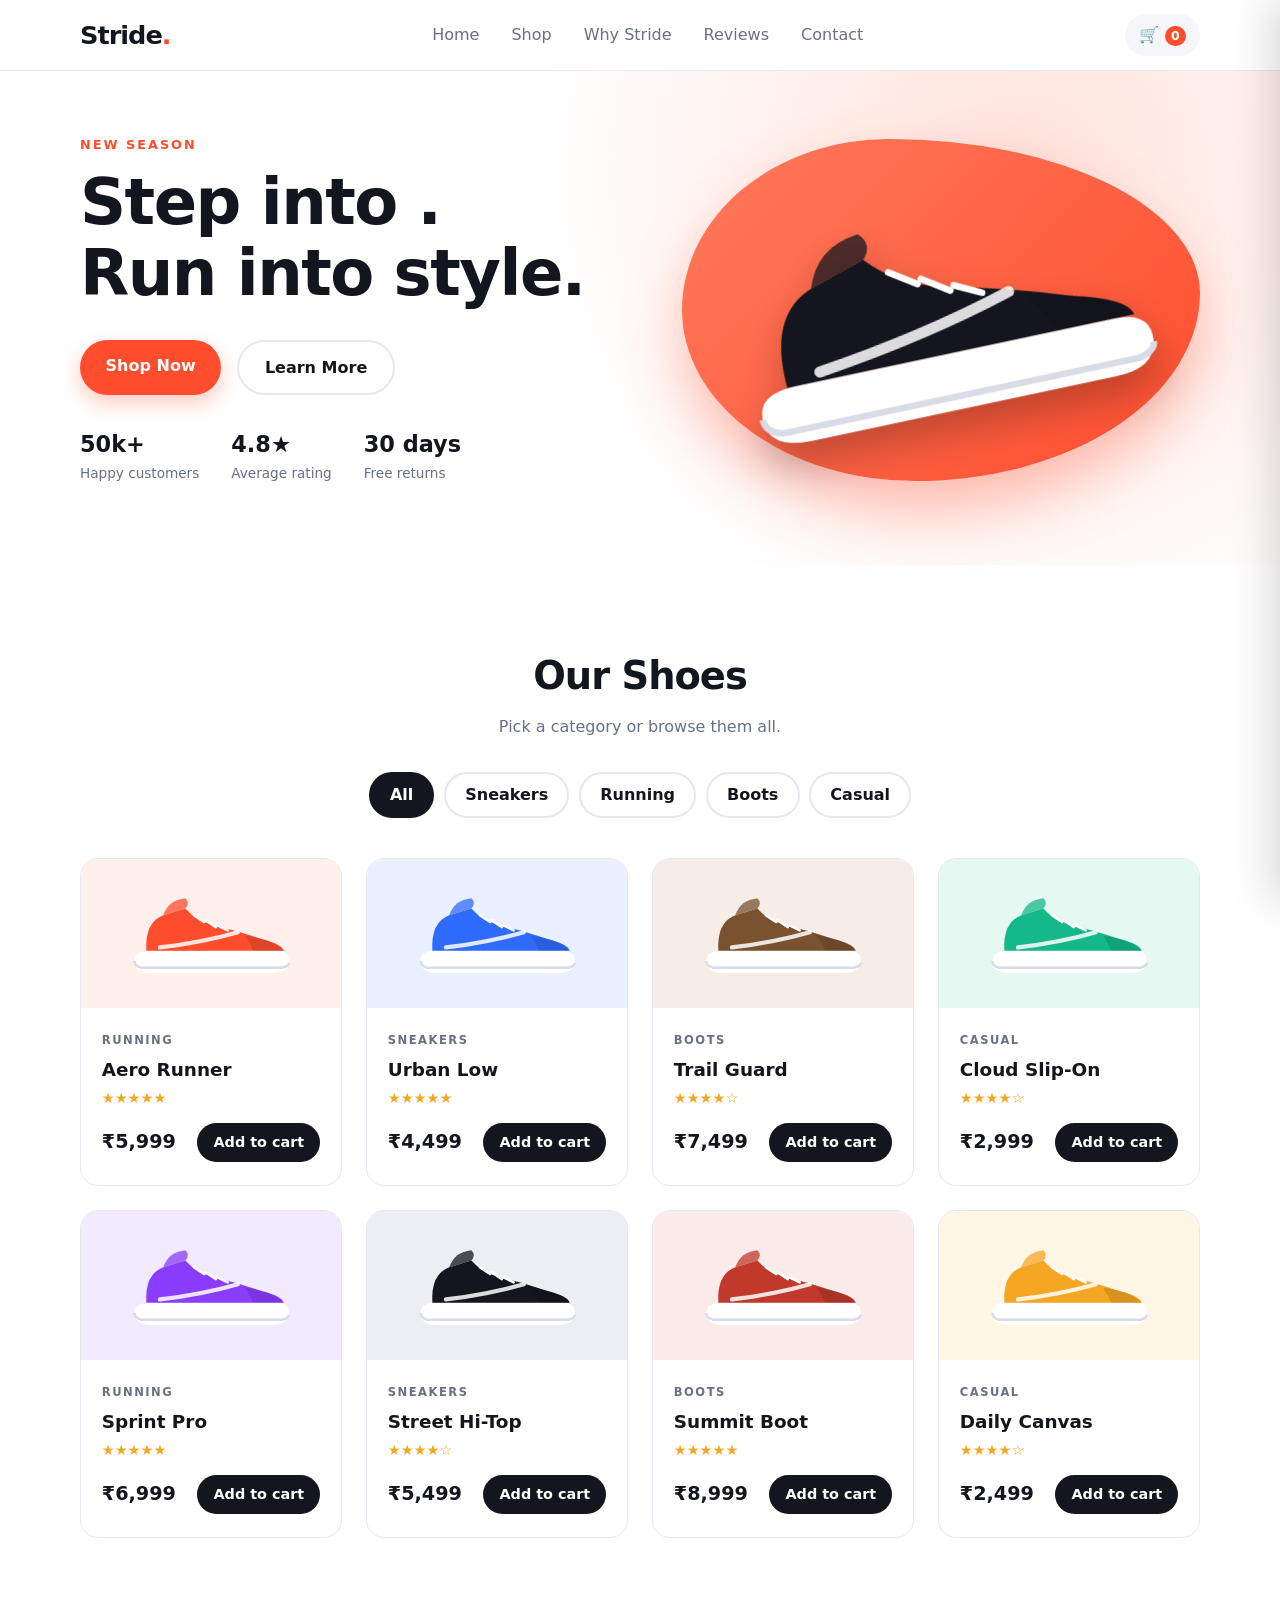
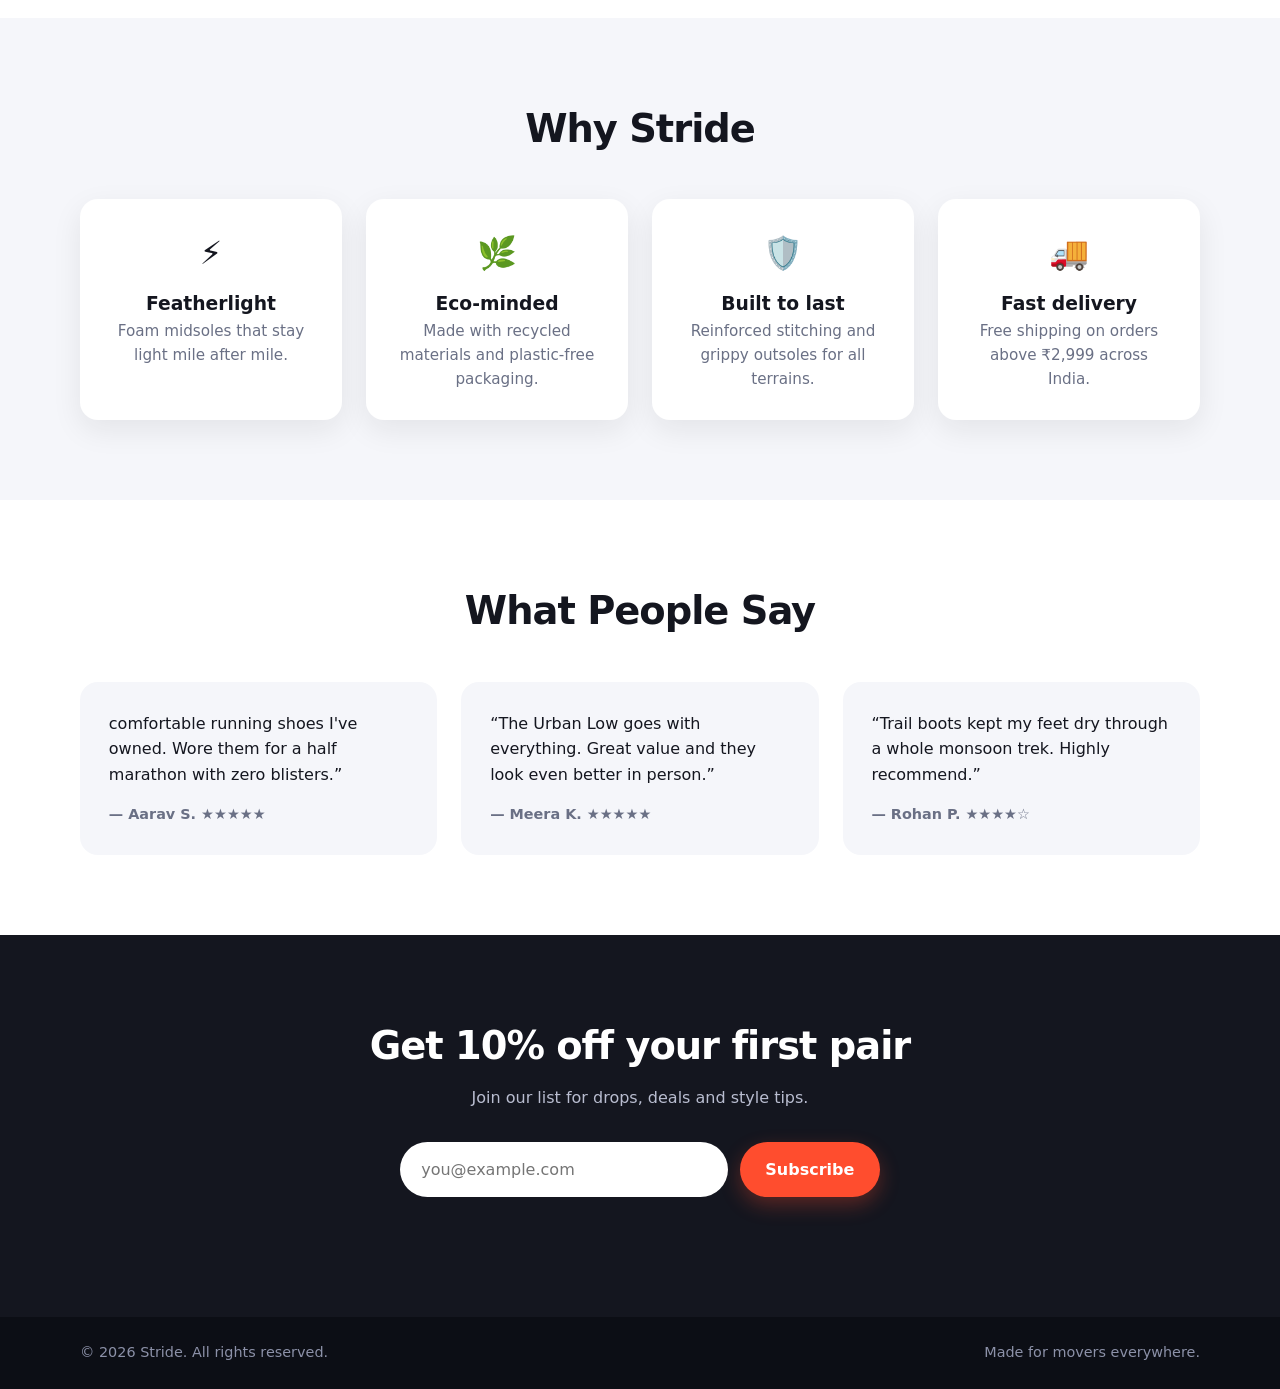
==== commit b1fa41b8: "add from login" ====
--- a/index.html
+++ b/index.html
@@ -36,7 +36,7 @@
     <section id="home" class="hero">
       <div class="container hero-grid">
         <div class="hero-text">
-          <p class="eyebrow">New Season Collection</p>
+          <p class="eyebrow">New Season </p>
           <h1>Step into <em></em>.<br />Run into style.</h1>
           <p class="lead"></p>
           <div class="hero-cta">
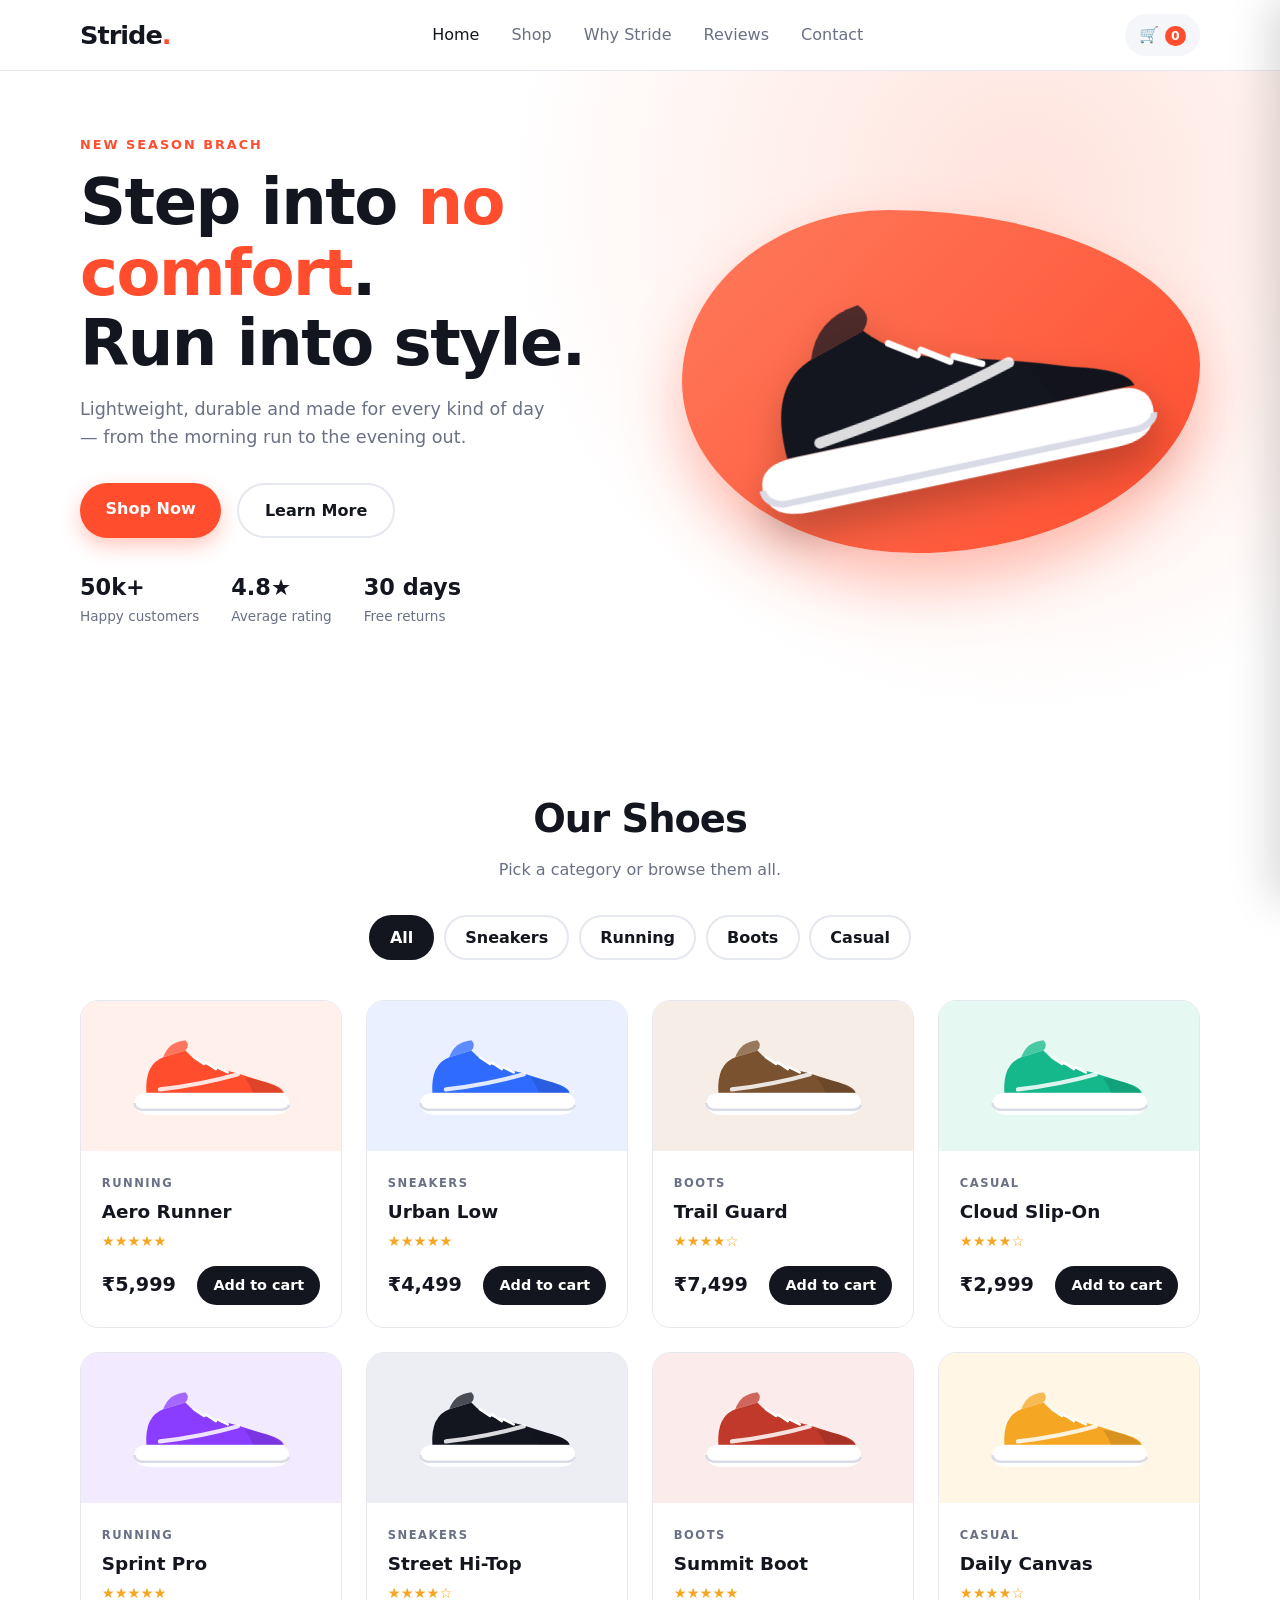
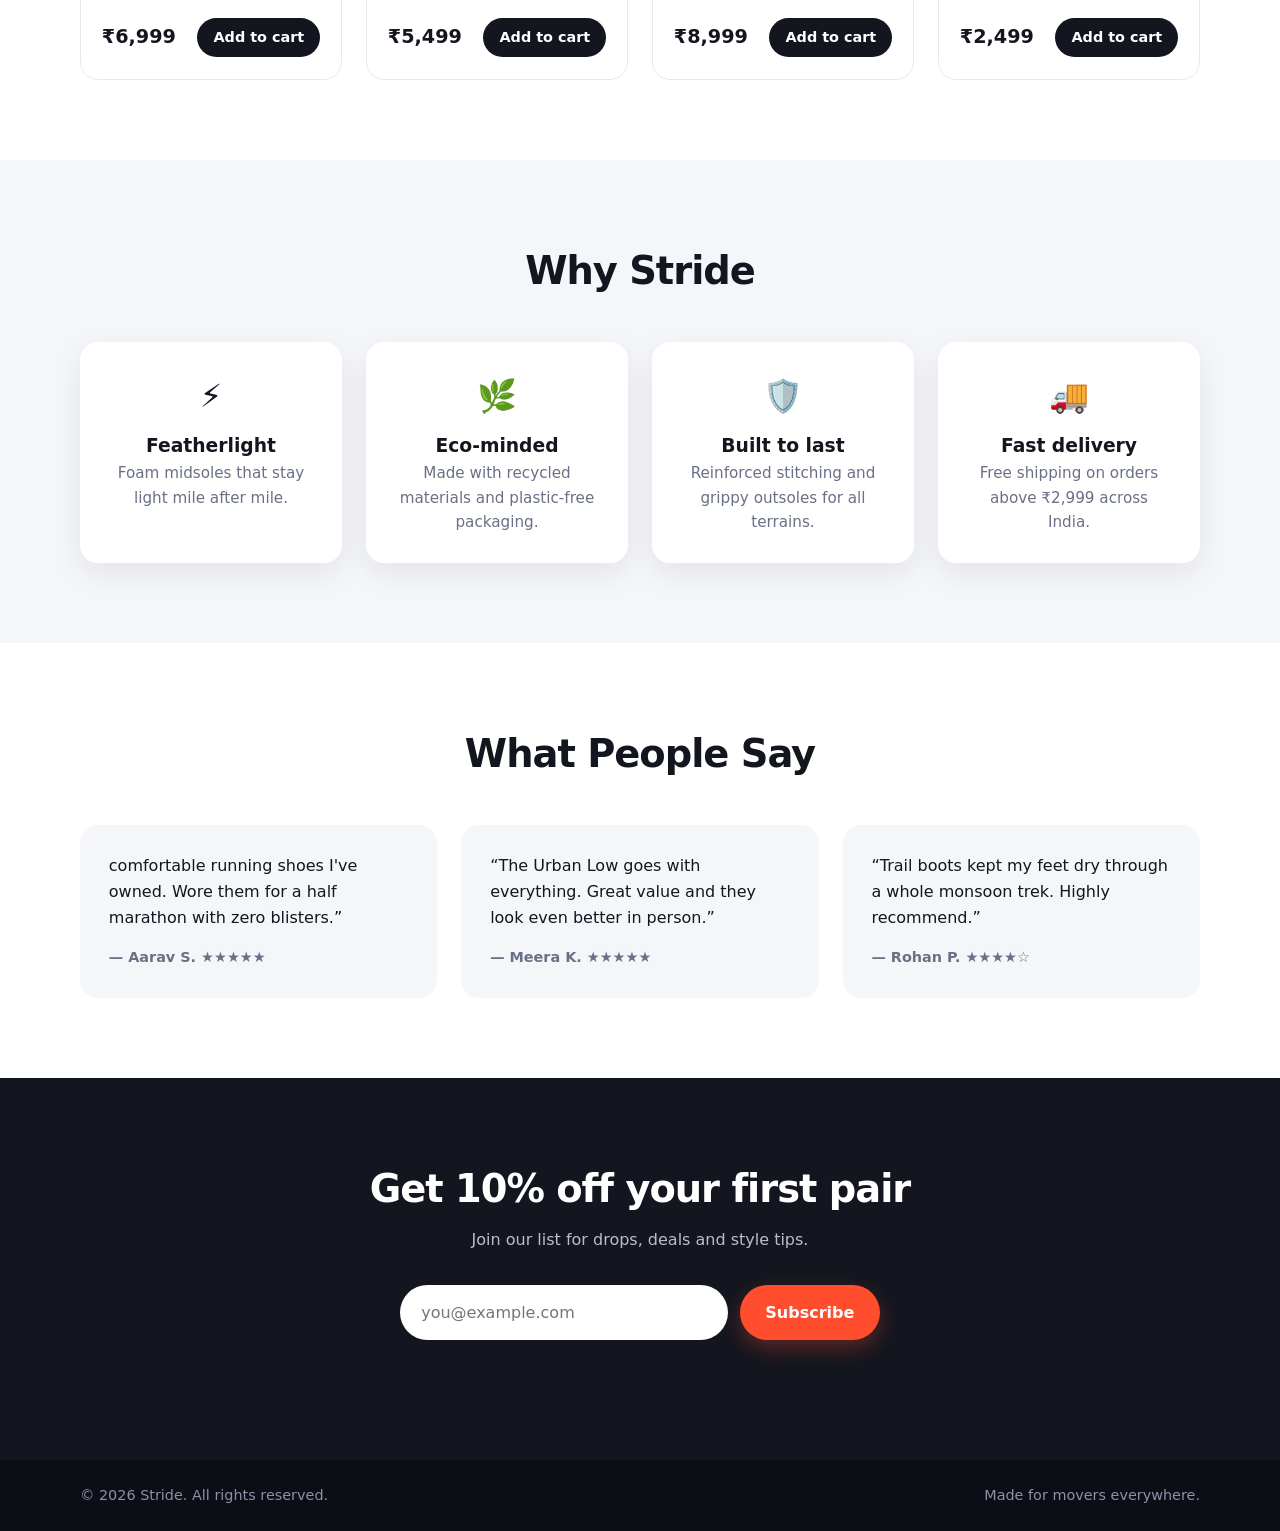
==== commit e0fcfceb: "code from header" ====
--- a/index.html
+++ b/index.html
@@ -15,7 +15,7 @@
       <a href="#home" class="logo">Stride<span>.</span></a>
 
       <nav id="nav-menu" class="nav-links" aria-label="Main">
-        <a href="login.html" >Home</a>
+        <a href="#home">Home</a>
         <a href="#shop">Shop</a>
         <a href="#features">Why Stride</a>
         <a href="#reviews">Reviews</a>
@@ -36,9 +36,9 @@
     <section id="home" class="hero">
       <div class="container hero-grid">
         <div class="hero-text">
-          <p class="eyebrow">New Season </p>
-          <h1>Step into <em></em>.<br />Run into style.</h1>
-          <p class="lead"></p>
+          <p class="eyebrow">New Season brach</p>
+          <h1>Step into <em>no comfort</em>.<br />Run into style.</h1>
+          <p class="lead">Lightweight, durable and made for every kind of day — from the morning run to the evening out.</p>
           <div class="hero-cta">
             <a href="#shop" class="btn btn-primary">Shop Now</a>
             <a href="#features" class="btn btn-ghost">Learn More</a>
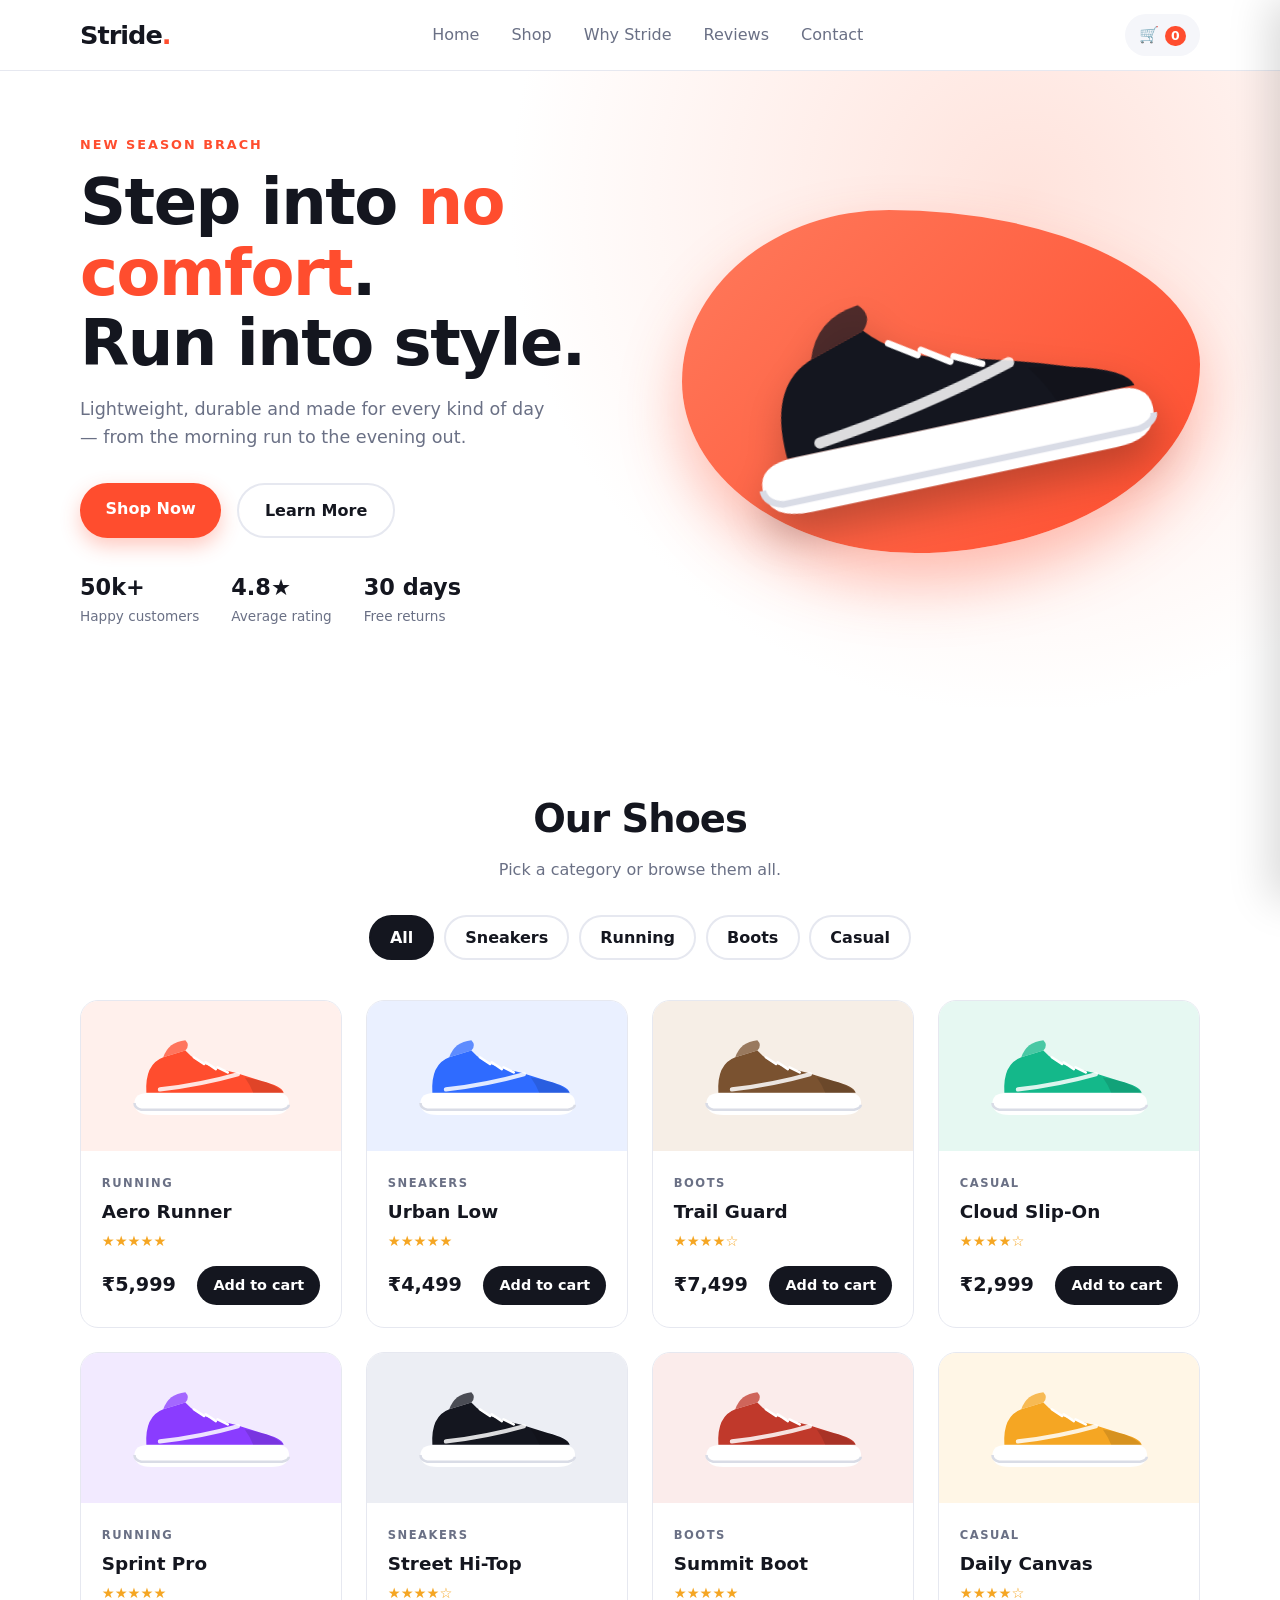
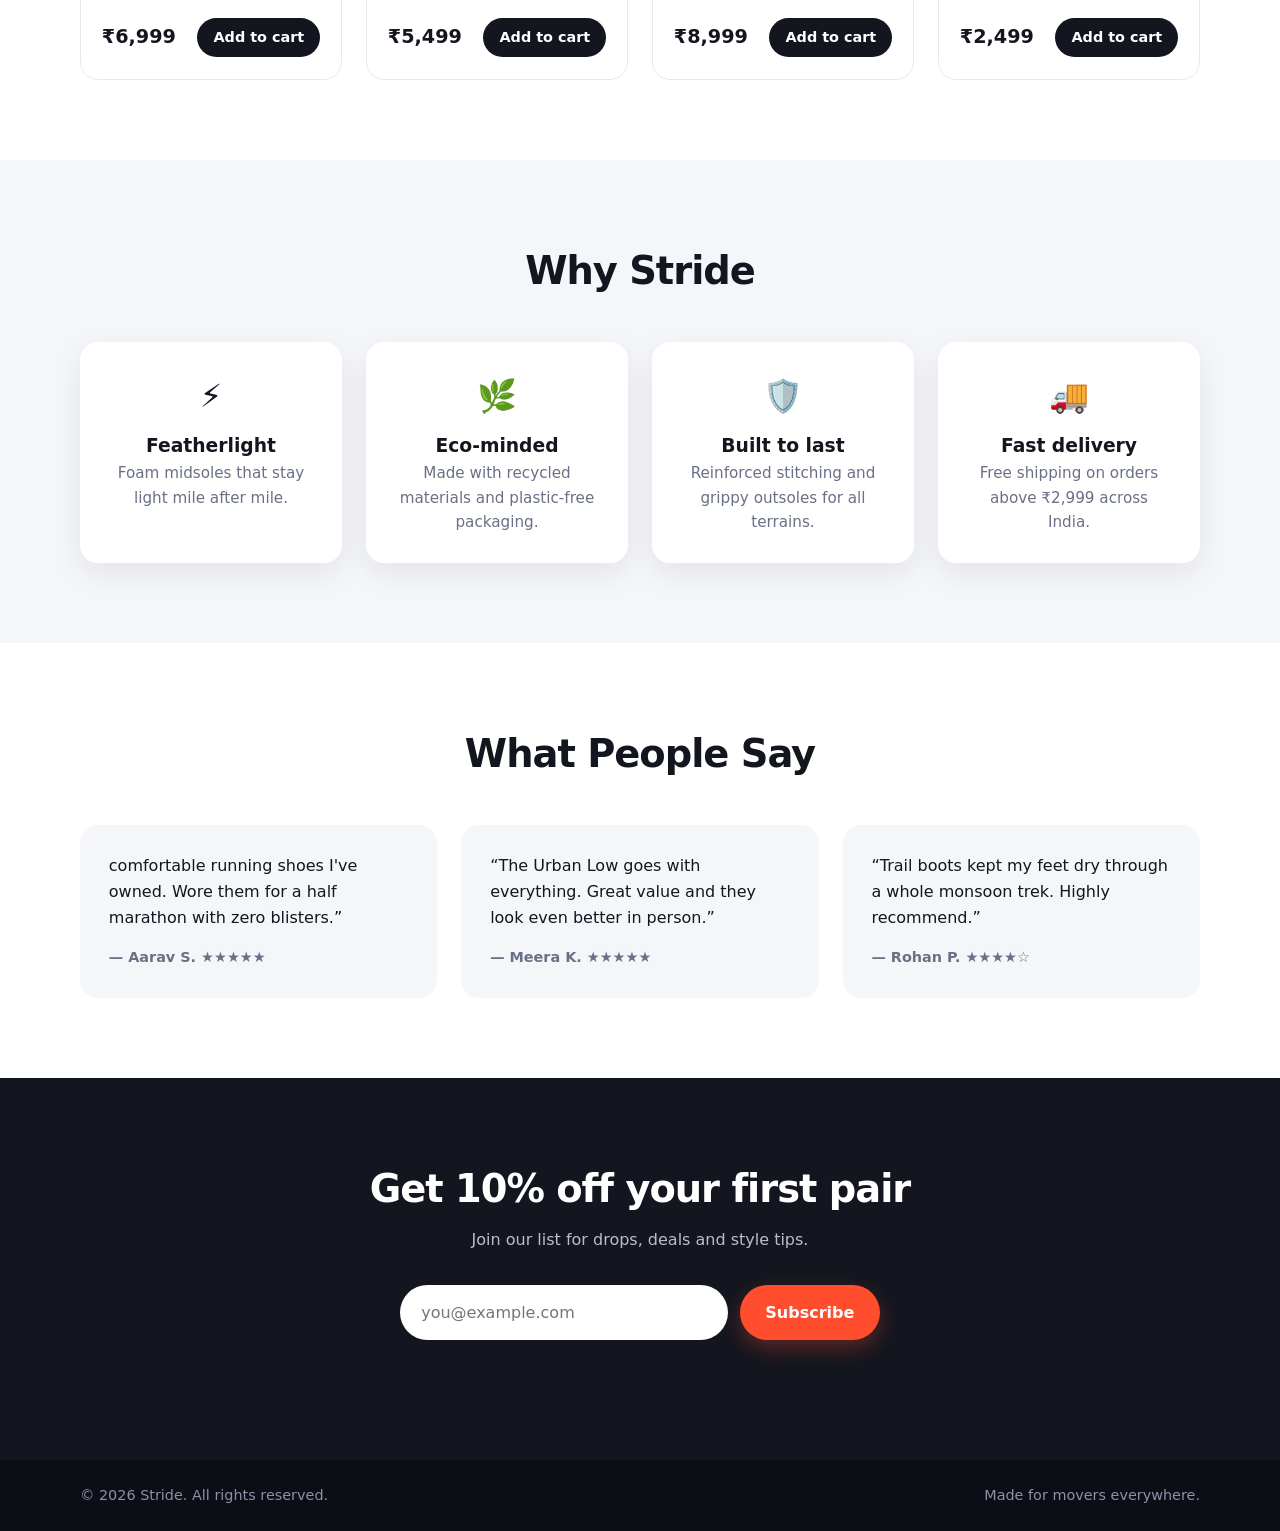
==== commit f0e3b10c: "Merge branch 'feature/footer' into feature/header" ====
--- a/index.html
+++ b/index.html
@@ -15,7 +15,7 @@
       <a href="#home" class="logo">Stride<span>.</span></a>
 
       <nav id="nav-menu" class="nav-links" aria-label="Main">
-        <a href="#home">Home</a>
+        <a href="login.html" >Home</a>
         <a href="#shop">Shop</a>
         <a href="#features">Why Stride</a>
         <a href="#reviews">Reviews</a>
